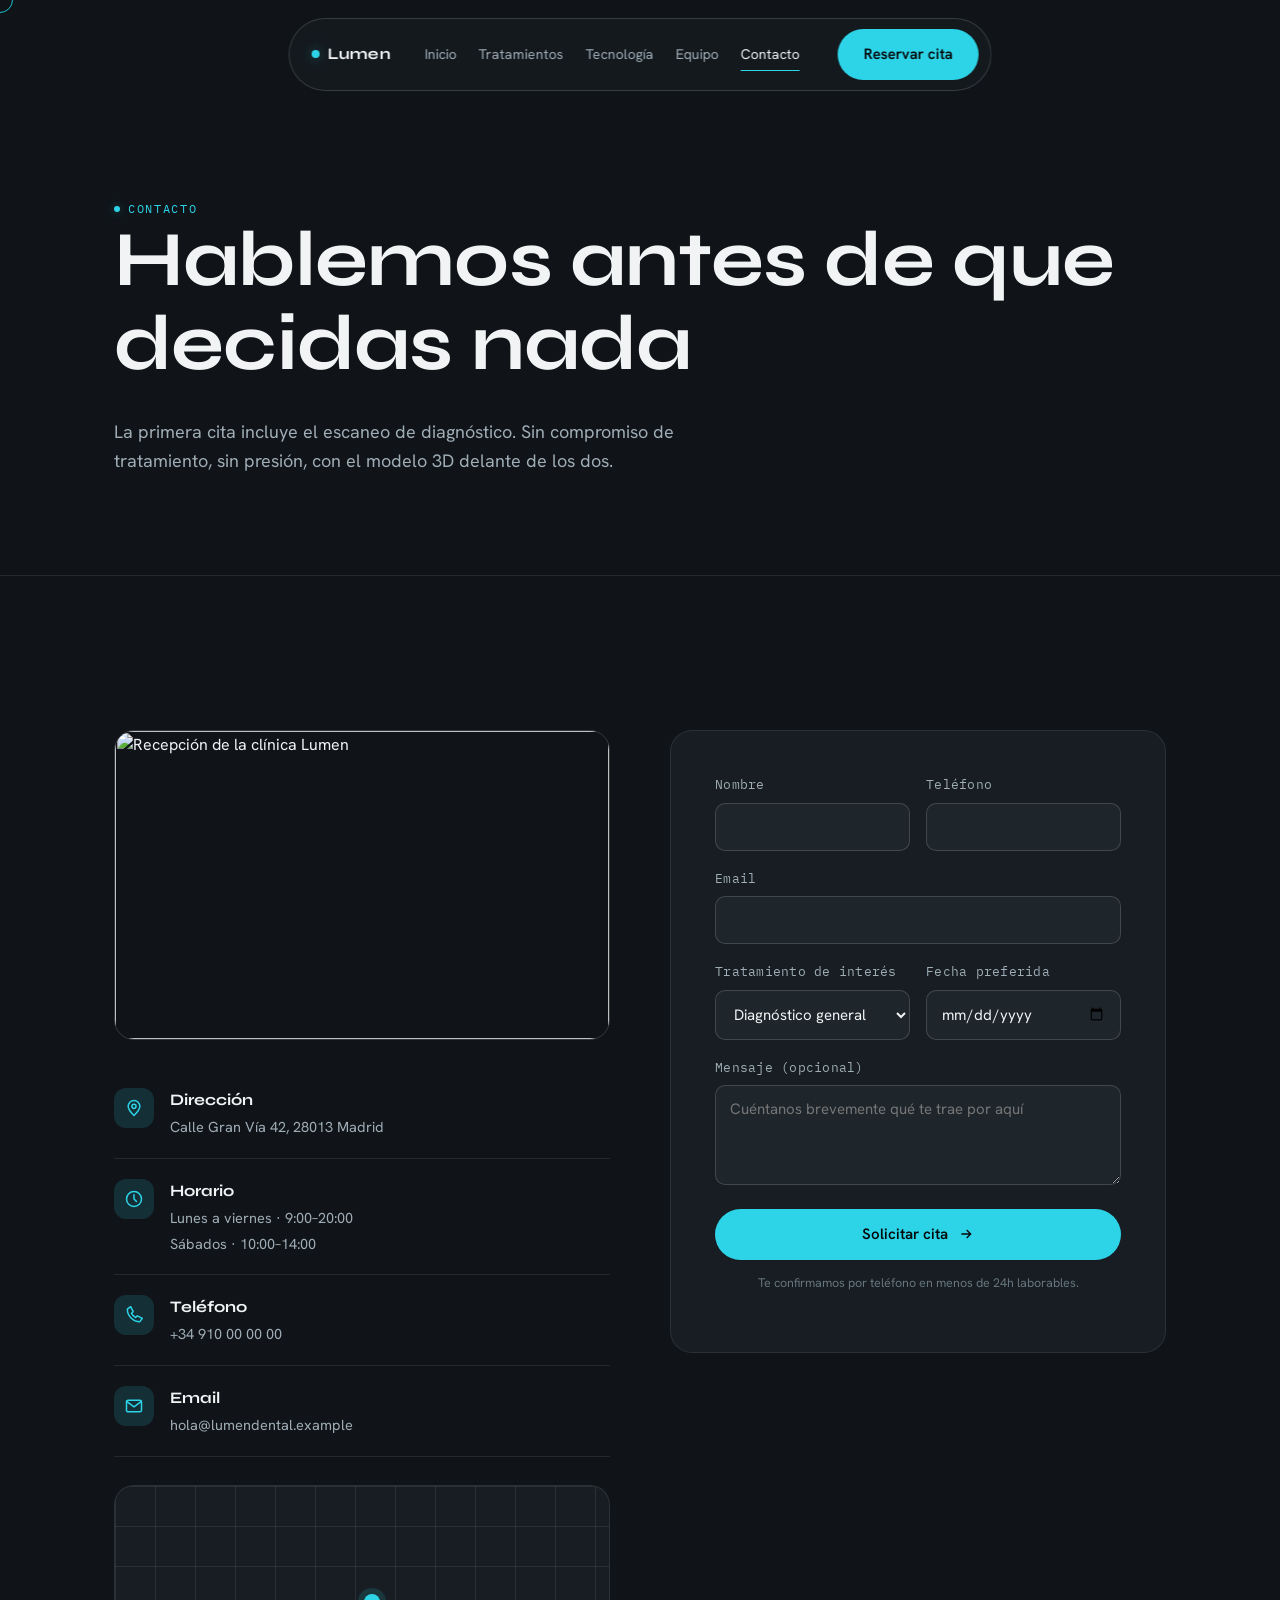
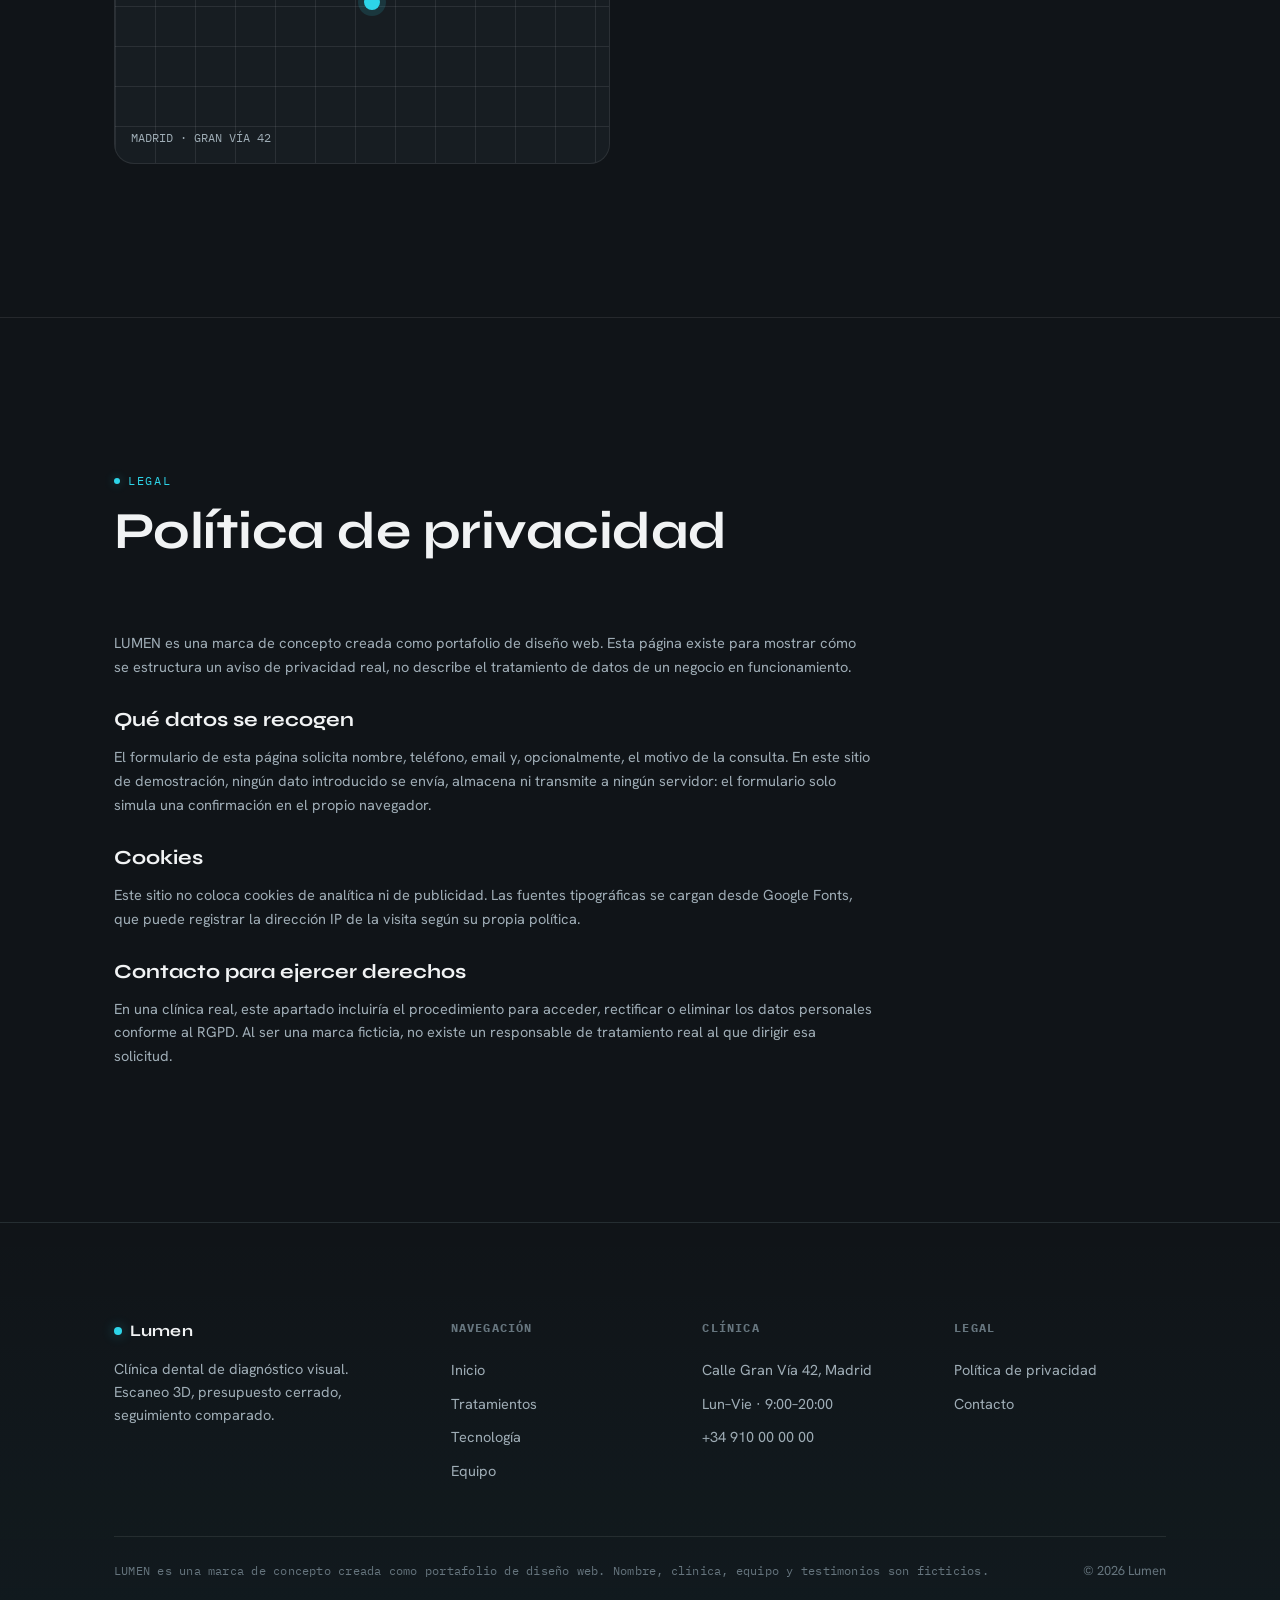
==== contacto.html @ a2fd38f0 "Lumen Clinica Dental: sitio multipagina animado Landing de portafolio para clinica dental ficticia. " ====
<html lang="es">
<head>
<meta charset="UTF-8">
<meta name="viewport" content="width=device-width, initial-scale=1.0">
<title>Contacto y reserva · Lumen Clínica Dental</title>
<meta name="description" content="Reserva tu cita de diagnóstico por escaneo 3D en Lumen. Dirección, horario, teléfono y formulario de contacto.">
<link rel="icon" href="data:image/svg+xml,<svg xmlns=%22http://www.w3.org/2000/svg%22 viewBox=%220 0 100 100%22><circle cx=%2250%22 cy=%2250%22 r=%2242%22 fill=%22%23101418%22/><circle cx=%2250%22 cy=%2250%22 r=%2222%22 fill=%22none%22 stroke=%22%232dd4e8%22 stroke-width=%228%22/></svg>">
<link rel="preconnect" href="https://fonts.googleapis.com">
<link rel="preconnect" href="https://fonts.gstatic.com" crossorigin>
<link href="https://fonts.googleapis.com/css2?family=Syne:wght@600;700;800&family=Hanken+Grotesk:wght@400;500;600;700&family=IBM+Plex+Mono:wght@400;500&display=swap" rel="stylesheet">
<link rel="stylesheet" href="assets/css/style.css">
<style>
  .contact-layout { display: grid; grid-template-columns: 1fr 1fr; gap: 60px; align-items: start; }
  @media (max-width: 900px) { .contact-layout { grid-template-columns: 1fr; } }

  .info-photo { border-radius: 20px; overflow: hidden; aspect-ratio: 16/10; margin-bottom: 28px; border: 1px solid var(--line-strong); }
  .info-photo img { width: 100%; height: 100%; object-fit: cover; }

  .info-block { display: flex; gap: 16px; padding: 20px 0; border-bottom: 1px solid var(--line); }
  .info-block .ic { width: 40px; height: 40px; border-radius: 12px; background: var(--accent-soft); display: flex; align-items: center; justify-content: center; flex-shrink: 0; }
  .info-block .ic svg { width: 20px; height: 20px; stroke: var(--accent); }
  .info-block h4 { font-family: var(--font-display); font-size: 16px; }
  .info-block p, .info-block a { margin-top: 4px; color: var(--text-dim); font-size: 14.5px; display: block; }
  .info-block a:hover { color: var(--accent); }

  .form-card { background: var(--surface); border: 1px solid var(--line); border-radius: 22px; padding: clamp(28px, 4vw, 44px); }
  .form-row { display: grid; grid-template-columns: 1fr 1fr; gap: 16px; }
  @media (max-width: 560px) { .form-row { grid-template-columns: 1fr; } }
  .field { margin-bottom: 18px; }
  .field label { display: block; font-size: 13px; color: var(--text-dim); margin-bottom: 8px; font-family: var(--font-mono); letter-spacing: 0.02em; }
  .field input, .field select, .field textarea {
    width: 100%; background: var(--surface-2); border: 1px solid var(--line-strong); border-radius: 10px;
    padding: 13px 14px; color: var(--text); font-family: var(--font-body); font-size: 15px;
    transition: border-color 0.25s;
  }
  .field input:focus, .field select:focus, .field textarea:focus { outline: none; border-color: var(--accent); }
  .field textarea { resize: vertical; min-height: 100px; }
  .form-submit { width: 100%; justify-content: center; margin-top: 6px; }
  .form-note { margin-top: 14px; font-size: 12.5px; color: var(--text-faint); text-align: center; }

  .form-success { display: none; text-align: center; padding: 40px 10px; }
  .form-success.show { display: block; }
  .form-success .check { width: 56px; height: 56px; border-radius: 50%; background: var(--accent-soft); display: flex; align-items: center; justify-content: center; margin: 0 auto 20px; }
  .form-success .check svg { width: 26px; height: 26px; stroke: var(--accent); }
  .form-success h3 { font-family: var(--font-display); font-size: 22px; }
  .form-success p { margin-top: 10px; color: var(--text-dim); font-size: 14.5px; }
  #bookingForm.hide { display: none; }

  .map-block { margin-top: 28px; border-radius: 20px; overflow: hidden; border: 1px solid var(--line); aspect-ratio: 16/9; position: relative; background: var(--surface); }
  .map-block .grid-bg { position: absolute; inset: 0; background-image: linear-gradient(var(--line) 1px, transparent 1px), linear-gradient(90deg, var(--line) 1px, transparent 1px); background-size: 40px 40px; }
  .map-block .pin { position: absolute; top: 45%; left: 52%; transform: translate(-50%,-100%); }
  .map-block .pin .dot { width: 16px; height: 16px; border-radius: 50%; background: var(--accent); box-shadow: 0 0 0 6px var(--accent-soft); }
  .map-block .addr { position: absolute; bottom: 16px; left: 16px; font-family: var(--font-mono); font-size: 12px; color: var(--text-dim); }

  .privacy-block { max-width: 760px; }
  .privacy-block h3 { font-family: var(--font-display); font-size: 20px; margin-top: 26px; }
  .privacy-block p { margin-top: 10px; color: var(--text-dim); font-size: 14.5px; line-height: 1.65; }
</style>
</head>
<body>
<a class="skip-link" href="#main">Saltar al contenido</a>

<nav class="nav" aria-label="Navegación principal">
  <a href="index.html" class="nav-logo"><span class="dot"></span>Lumen</a>
  <div class="nav-links">
    <a href="index.html">Inicio</a>
    <a href="tratamientos.html">Tratamientos</a>
    <a href="tecnologia.html">Tecnología</a>
    <a href="equipo.html">Equipo</a>
    <a href="contacto.html" class="active">Contacto</a>
  </div>
  <a href="#reserva" class="nav-cta btn btn-primary">Reservar cita</a>
  <button class="nav-burger" aria-label="Abrir menú" aria-expanded="false"><span></span></button>
</nav>

<div class="mobile-panel">
  <a href="index.html">Inicio</a>
  <a href="tratamientos.html">Tratamientos</a>
  <a href="tecnologia.html">Tecnología</a>
  <a href="equipo.html">Equipo</a>
  <a href="contacto.html">Contacto</a>
  <a href="#reserva" class="btn btn-primary">Reservar cita</a>
</div>

<main id="main">
  <section class="page-hero">
    <div class="wrap">
      <span class="eyebrow reveal in">Contacto</span>
      <h1 class="choreo">Hablemos antes de que decidas nada</h1>
      <p class="reveal in">La primera cita incluye el escaneo de diagnóstico. Sin compromiso de tratamiento, sin presión, con el modelo 3D delante de los dos.</p>
    </div>
  </section>

  <section class="section-pad" id="reserva">
    <div class="wrap">
      <div class="contact-layout">

        <div class="reveal">
          <div class="info-photo">
            <img src="https://s.3daistudio.com/media/thumbnails/Wide_interior_photograph_of_a_modern_min_GPT_Image_2_289e29ed5e80.jpeg" alt="Recepción de la clínica Lumen" loading="lazy">
          </div>

          <div class="info-block">
            <div class="ic"><svg viewBox="0 0 24 24" fill="none" stroke-width="1.8"><path d="M12 21s-7-6.5-7-11a7 7 0 0 1 14 0c0 4.5-7 11-7 11Z" stroke-linejoin="round"/><circle cx="12" cy="10" r="2.5"/></svg></div>
            <div><h4>Dirección</h4><p>Calle Gran Vía 42, 28013 Madrid</p></div>
          </div>
          <div class="info-block">
            <div class="ic"><svg viewBox="0 0 24 24" fill="none" stroke-width="1.8"><circle cx="12" cy="12" r="9"/><path d="M12 7v5l3 3" stroke-linecap="round"/></svg></div>
            <div><h4>Horario</h4><p>Lunes a viernes · 9:00–20:00</p><p>Sábados · 10:00–14:00</p></div>
          </div>
          <div class="info-block">
            <div class="ic"><svg viewBox="0 0 24 24" fill="none" stroke-width="1.8"><path d="M4 5c0 8 7 15 15 15l3-4-6-3-2 2c-2-1-4-3-5-5l2-2-3-6-4 3Z" stroke-linejoin="round"/></svg></div>
            <div><h4>Teléfono</h4><a href="tel:+34910000000">+34 910 00 00 00</a></div>
          </div>
          <div class="info-block">
            <div class="ic"><svg viewBox="0 0 24 24" fill="none" stroke-width="1.8"><rect x="3" y="5" width="18" height="14" rx="2"/><path d="m4 7 8 6 8-6" stroke-linecap="round" stroke-linejoin="round"/></svg></div>
            <div><h4>Email</h4><a href="mailto:hola@lumendental.example">hola@lumendental.example</a></div>
          </div>

          <div class="map-block">
            <div class="grid-bg"></div>
            <div class="pin"><div class="dot"></div></div>
            <span class="addr mono">MADRID · GRAN VÍA 42</span>
          </div>
        </div>

        <div class="reveal">
          <div class="form-card">
            <form id="bookingForm" novalidate>
              <div class="form-row">
                <div class="field"><label for="fname">Nombre</label><input type="text" id="fname" name="fname" required autocomplete="given-name"></div>
                <div class="field"><label for="fphone">Teléfono</label><input type="tel" id="fphone" name="fphone" required autocomplete="tel"></div>
              </div>
              <div class="field"><label for="femail">Email</label><input type="email" id="femail" name="femail" required autocomplete="email"></div>
              <div class="form-row">
                <div class="field">
                  <label for="ftreat">Tratamiento de interés</label>
                  <select id="ftreat" name="ftreat">
                    <option>Diagnóstico general</option>
                    <option>Ortodoncia invisible</option>
                    <option>Implantes dentales</option>
                    <option>Estética dental</option>
                    <option>Endodoncia</option>
                    <option>Odontopediatría</option>
                  </select>
                </div>
                <div class="field"><label for="fdate">Fecha preferida</label><input type="date" id="fdate" name="fdate"></div>
              </div>
              <div class="field"><label for="fmsg">Mensaje (opcional)</label><textarea id="fmsg" name="fmsg" placeholder="Cuéntanos brevemente qué te trae por aquí"></textarea></div>
              <button type="submit" class="btn btn-primary form-submit">Solicitar cita<svg viewBox="0 0 24 24" fill="none" stroke="currentColor" stroke-width="2"><path d="M5 12h14M13 6l6 6-6 6"/></svg></button>
              <p class="form-note">Te confirmamos por teléfono en menos de 24h laborables.</p>
            </form>
            <div class="form-success" id="formSuccess">
              <div class="check"><svg viewBox="0 0 24 24" fill="none" stroke="currentColor" stroke-width="2"><path d="m5 13 4 4L19 7" stroke-linecap="round" stroke-linejoin="round"/></svg></div>
              <h3>Solicitud recibida</h3>
              <p>Este formulario es una demostración de portafolio: en un sitio en producción, aquí llegaría tu solicitud real al equipo de recepción.</p>
            </div>
          </div>
        </div>

      </div>
    </div>
  </section>

  <hr class="divider">

  <section class="section-pad" id="privacidad">
    <div class="wrap">
      <div class="section-head reveal">
        <span class="eyebrow">Legal</span>
        <h2>Política de privacidad</h2>
      </div>
      <div class="privacy-block reveal">
        <p>LUMEN es una marca de concepto creada como portafolio de diseño web. Esta página existe para mostrar cómo se estructura un aviso de privacidad real, no describe el tratamiento de datos de un negocio en funcionamiento.</p>
        <h3>Qué datos se recogen</h3>
        <p>El formulario de esta página solicita nombre, teléfono, email y, opcionalmente, el motivo de la consulta. En este sitio de demostración, ningún dato introducido se envía, almacena ni transmite a ningún servidor: el formulario solo simula una confirmación en el propio navegador.</p>
        <h3>Cookies</h3>
        <p>Este sitio no coloca cookies de analítica ni de publicidad. Las fuentes tipográficas se cargan desde Google Fonts, que puede registrar la dirección IP de la visita según su propia política.</p>
        <h3>Contacto para ejercer derechos</h3>
        <p>En una clínica real, este apartado incluiría el procedimiento para acceder, rectificar o eliminar los datos personales conforme al RGPD. Al ser una marca ficticia, no existe un responsable de tratamiento real al que dirigir esa solicitud.</p>
      </div>
    </div>
  </section>
</main>

<footer>
  <div class="wrap">
    <div class="footer-grid">
      <div class="footer-brand">
        <a href="index.html" class="nav-logo"><span class="dot"></span>Lumen</a>
        <p>Clínica dental de diagnóstico visual. Escaneo 3D, presupuesto cerrado, seguimiento comparado.</p>
      </div>
      <div class="footer-col">
        <h4>Navegación</h4>
        <a href="index.html">Inicio</a>
        <a href="tratamientos.html">Tratamientos</a>
        <a href="tecnologia.html">Tecnología</a>
        <a href="equipo.html">Equipo</a>
      </div>
      <div class="footer-col">
        <h4>Clínica</h4>
        <span>Calle Gran Vía 42, Madrid</span>
        <span>Lun–Vie · 9:00–20:00</span>
        <a href="tel:+34910000000">+34 910 00 00 00</a>
      </div>
      <div class="footer-col">
        <h4>Legal</h4>
        <a href="contacto.html#privacidad">Política de privacidad</a>
        <a href="contacto.html">Contacto</a>
      </div>
    </div>
    <div class="footer-bottom">
      <span class="footer-fictional">LUMEN es una marca de concepto creada como portafolio de diseño web. Nombre, clínica, equipo y testimonios son ficticios.</span>
      <span>© 2026 Lumen</span>
    </div>
  </div>
</footer>

<script src="assets/js/main.js"></script>
<script>
  var form = document.getElementById("bookingForm");
  var success = document.getElementById("formSuccess");
  form.addEventListener("submit", function (e) {
    e.preventDefault();
    if (!form.checkValidity()) { form.reportValidity(); return; }
    form.classList.add("hide");
    success.classList.add("show");
  });
</script>
</body>
</html>
---- assets/css/style.css ----
/* ============================================================
   LUMEN — Clínica Dental. Sistema de diseño compartido.
   Marca ficticia (portafolio). Anclaje: Salud/Retador remixado
   (acento cian "pantalla de escáner" + violeta innovación).
   ============================================================ */

:root {
  --bg: #101418;
  --surface: #171d22;
  --surface-2: #1e262c;
  --line: rgba(241, 243, 244, 0.09);
  --line-strong: rgba(241, 243, 244, 0.16);
  --text: #f1f3f4;
  --text-dim: #9fadb6;
  --text-faint: #66757e;
  --accent: #2dd4e8;
  --accent-soft: rgba(45, 212, 232, 0.14);
  --accent-2: #a78bfa;
  --accent-2-soft: rgba(167, 139, 250, 0.14);

  --font-display: "Syne", "Hanken Grotesk", sans-serif;
  --font-body: "Hanken Grotesk", "Segoe UI", sans-serif;
  --font-mono: "IBM Plex Mono", monospace;

  --ease-out: cubic-bezier(0.16, 1, 0.3, 1);
  --ease-in-out: cubic-bezier(0.65, 0, 0.35, 1);

  --tshadow: 0 1px 2px rgba(5, 5, 10, 0.9), 0 3px 14px rgba(5, 5, 10, 0.6);
  --container: 1180px;
  --pad: clamp(20px, 5vw, 64px);
}

* { box-sizing: border-box; }
html, body { overflow-x: clip; }
html { overflow-x: hidden; }

body {
  margin: 0;
  background: var(--bg);
  color: var(--text);
  font-family: var(--font-body);
  font-size: 16px;
  line-height: 1.5;
  -webkit-font-smoothing: antialiased;
}

body.paused *,
body.paused *::before,
body.paused *::after {
  animation-play-state: paused !important;
}

img { max-width: 100%; display: block; }
a { color: inherit; text-decoration: none; }
ul { margin: 0; padding: 0; list-style: none; }
h1, h2, h3, h4, p { margin: 0; }
button { font: inherit; color: inherit; background: none; border: none; cursor: pointer; }

.font-display { font-family: var(--font-display); }

::selection { background: var(--accent); color: #06090b; }

/* ---------- layout helpers ---------- */
.wrap {
  max-width: var(--container);
  margin: 0 auto;
  padding-left: var(--pad);
  padding-right: var(--pad);
}

.eyebrow {
  display: inline-flex;
  align-items: center;
  gap: 8px;
  font-family: var(--font-mono);
  font-size: 12px;
  letter-spacing: 0.14em;
  text-transform: uppercase;
  color: var(--accent);
}
.eyebrow::before {
  content: "";
  width: 6px;
  height: 6px;
  border-radius: 50%;
  background: var(--accent);
  box-shadow: 0 0 10px 2px var(--accent-soft);
}

.btn {
  display: inline-flex;
  align-items: center;
  gap: 10px;
  padding: 14px 26px;
  border-radius: 999px;
  font-family: var(--font-body);
  font-weight: 600;
  font-size: 15px;
  transition: transform 0.5s var(--ease-out), background 0.3s, border-color 0.3s, color 0.3s;
  white-space: nowrap;
}
.btn-primary {
  background: var(--accent);
  color: #06090b;
}
.btn-primary:hover { transform: translateY(-2px); }
.btn-ghost {
  border: 1px solid var(--line-strong);
  color: var(--text);
}
.btn-ghost:hover { border-color: var(--accent); color: var(--accent); transform: translateY(-2px); }
.btn svg { width: 16px; height: 16px; }

/* ---------- nav ---------- */
.nav {
  position: fixed;
  top: 18px;
  left: 50%;
  transform: translate(-50%, -140%);
  z-index: 200;
  display: flex;
  align-items: center;
  gap: clamp(14px, 3vw, 34px);
  padding: 10px 12px 10px 22px;
  border-radius: 999px;
  background: rgba(23, 29, 34, 0.72);
  border: 1px solid var(--line-strong);
  backdrop-filter: blur(16px);
  transition: transform 0.6s var(--ease-out);
  max-width: calc(100vw - 24px);
}
.nav.is-visible { transform: translate(-50%, 0); }
.nav.is-hidden { transform: translate(-50%, -140%); }

.nav-logo {
  font-family: var(--font-display);
  font-weight: 700;
  font-size: 16px;
  letter-spacing: 0.01em;
  display: flex;
  align-items: center;
  gap: 8px;
}
.nav-logo .dot {
  width: 8px;
  height: 8px;
  border-radius: 50%;
  background: var(--accent);
  box-shadow: 0 0 12px 3px var(--accent-soft);
}

.nav-links {
  display: flex;
  gap: 22px;
}
.nav-links a {
  font-size: 14px;
  color: var(--text-dim);
  position: relative;
  padding: 4px 0;
  transition: color 0.3s;
}
.nav-links a:hover, .nav-links a.active { color: var(--text); }
.nav-links a.active::after {
  content: "";
  position: absolute;
  left: 0; right: 0; bottom: -2px;
  height: 1px;
  background: var(--accent);
}

.nav-cta { margin-left: 4px; }
.nav-cta .btn { padding: 10px 20px; font-size: 13.5px; }

.nav-burger {
  display: none;
  width: 38px;
  height: 38px;
  border-radius: 50%;
  border: 1px solid var(--line-strong);
  align-items: center;
  justify-content: center;
  flex-shrink: 0;
}
.nav-burger span {
  display: block;
  width: 16px;
  height: 1px;
  background: var(--text);
  position: relative;
  transition: background 0.2s;
}
.nav-burger span::before, .nav-burger span::after {
  content: "";
  position: absolute;
  left: 0;
  width: 16px;
  height: 1px;
  background: var(--text);
  transition: transform 0.35s var(--ease-in-out), top 0.35s var(--ease-in-out), opacity 0.2s;
}
.nav-burger span::before { top: -5px; }
.nav-burger span::after { top: 5px; }
.nav-burger.is-open span { background: transparent; }
.nav-burger.is-open span::before { top: 0; transform: rotate(45deg); }
.nav-burger.is-open span::after { top: 0; transform: rotate(-45deg); }

.mobile-panel {
  position: fixed;
  inset: 0;
  z-index: 190;
  background: rgba(16, 20, 24, 0.98);
  backdrop-filter: blur(10px);
  display: flex;
  flex-direction: column;
  justify-content: center;
  gap: 28px;
  padding: var(--pad);
  opacity: 0;
  pointer-events: none;
  transition: opacity 0.4s var(--ease-out);
}
.mobile-panel.is-open { opacity: 1; pointer-events: auto; }
.mobile-panel a {
  font-family: var(--font-display);
  font-size: clamp(28px, 8vw, 40px);
  color: var(--text);
  opacity: 0;
  transform: translateY(16px);
  transition: opacity 0.5s var(--ease-out), transform 0.5s var(--ease-out);
}
.mobile-panel.is-open a { opacity: 1; transform: translateY(0); }
.mobile-panel .btn { margin-top: 12px; align-self: flex-start; }

@media (max-width: 780px) {
  .nav-links, .nav-cta { display: none; }
  .nav-burger { display: inline-flex; }
  .nav { padding: 10px 10px 10px 18px; gap: 14px; }
}

/* ---------- section rhythm ---------- */
section { position: relative; }
.section-pad { padding: clamp(88px, 12vw, 160px) 0; }
.section-head {
  max-width: 640px;
  margin-bottom: clamp(40px, 6vw, 72px);
}
.section-head h2 {
  font-family: var(--font-display);
  font-size: clamp(32px, 4.4vw, 52px);
  line-height: 1.06;
  font-weight: 700;
  margin-top: 14px;
  letter-spacing: -0.01em;
}
.section-head p {
  margin-top: 18px;
  color: var(--text-dim);
  font-size: 17px;
  line-height: 1.6;
  max-width: 52ch;
}
.divider {
  height: 1px;
  background: var(--line);
  border: none;
  margin: 0;
}

/* ---------- reveal system ---------- */
.reveal {
  opacity: 0;
  transform: translateY(28px);
  transition: opacity 0.9s var(--ease-out), transform 0.9s var(--ease-out);
}
.reveal.in { opacity: 1; transform: translateY(0); }
.reveal-stagger .r-item {
  opacity: 0;
  transform: translateY(24px);
  transition: opacity 0.7s var(--ease-out), transform 0.7s var(--ease-out);
}
.reveal-stagger.in .r-item { opacity: 1; transform: translateY(0); }

.reveal-scale { opacity: 0; transform: scale(0.94); transition: opacity 0.8s var(--ease-out), transform 0.8s var(--ease-out); }
.reveal-scale.in { opacity: 1; transform: scale(1); }

@media (prefers-reduced-motion: reduce) {
  .reveal, .reveal-stagger .r-item, .reveal-scale {
    transition: none !important;
  }
}

/* ---------- word choreography ---------- */
.choreo { overflow: hidden; padding-bottom: 0.12em; overflow-wrap: break-word; }
.choreo .word {
  display: inline-block;
  transform: translateY(115%) rotate(3deg);
  transition: transform 0.9s var(--ease-out);
  transition-delay: var(--wd, 0s);
}
.choreo.in .word { transform: translateY(0) rotate(0deg); }

/* ---------- footer ---------- */
footer {
  border-top: 1px solid var(--line);
  padding: clamp(56px, 8vw, 96px) 0 32px;
  background: linear-gradient(180deg, transparent, rgba(45, 212, 232, 0.03));
}
.footer-grid {
  display: grid;
  grid-template-columns: 1.4fr 1fr 1fr 1fr;
  gap: 40px;
  padding-bottom: 48px;
  border-bottom: 1px solid var(--line);
}
.footer-brand { max-width: 280px; }
.footer-brand .nav-logo { margin-bottom: 14px; }
.footer-brand p { color: var(--text-dim); font-size: 14.5px; line-height: 1.6; }
.footer-col h4 {
  font-family: var(--font-mono);
  font-size: 12px;
  letter-spacing: 0.1em;
  text-transform: uppercase;
  color: var(--text-faint);
  margin-bottom: 16px;
}
.footer-col a, .footer-col span {
  display: block;
  color: var(--text-dim);
  font-size: 14.5px;
  padding: 6px 0;
  transition: color 0.25s;
}
.footer-col a:hover { color: var(--accent); }
.footer-bottom {
  display: flex;
  justify-content: space-between;
  align-items: center;
  flex-wrap: wrap;
  gap: 12px;
  padding-top: 24px;
  font-size: 13px;
  color: var(--text-faint);
}
.footer-bottom a { color: var(--text-faint); }
.footer-bottom a:hover { color: var(--accent); }
.footer-fictional {
  font-family: var(--font-mono);
  font-size: 11.5px;
  color: var(--text-faint);
  letter-spacing: 0.02em;
}

@media (max-width: 860px) {
  .footer-grid { grid-template-columns: 1fr 1fr; }
  .footer-brand { grid-column: span 2; max-width: none; }
}

/* ---------- custom cursor (desktop only) ---------- */
.cursor {
  display: none;
  position: fixed;
  top: 0; left: 0;
  width: 26px; height: 26px;
  border-radius: 50%;
  border: 1px solid var(--accent);
  pointer-events: none;
  z-index: 999;
  transform: translate(-50%, -50%);
  transition: width 0.3s var(--ease-out), height 0.3s var(--ease-out), background 0.3s, border-color 0.3s;
  mix-blend-mode: difference;
}
.cursor.is-active { background: var(--accent); width: 50px; height: 50px; }
@media (hover: hover) and (pointer: fine) {
  .cursor { display: block; }
}

/* ---------- mobile tap ripple ---------- */
.ripple {
  position: fixed;
  width: 14px; height: 14px;
  border-radius: 50%;
  background: var(--accent-soft);
  border: 1px solid var(--accent);
  pointer-events: none;
  z-index: 998;
  transform: translate(-50%, -50%) scale(0);
  animation: rippleOut 0.6s var(--ease-out) forwards;
}
@keyframes rippleOut {
  to { transform: translate(-50%, -50%) scale(4); opacity: 0; }
}

/* ---------- generic cards ---------- */
.card {
  background: var(--surface);
  border: 1px solid var(--line);
  border-radius: 20px;
  padding: 32px;
  position: relative;
  overflow: hidden;
  transition: border-color 0.4s, transform 0.5s var(--ease-out);
}
.card:hover { border-color: var(--line-strong); transform: translateY(-4px); }
.card .card-glow {
  position: absolute;
  inset: -40% -40% auto auto;
  width: 220px; height: 220px;
  background: radial-gradient(circle, var(--accent-soft), transparent 70%);
  opacity: 0;
  transition: opacity 0.5s;
}
.card:hover .card-glow { opacity: 1; }

/* ---------- page hero (inner pages) ---------- */
.page-hero {
  padding: clamp(140px, 18vw, 200px) 0 clamp(60px, 8vw, 100px);
  border-bottom: 1px solid var(--line);
}
.page-hero h1 {
  font-family: var(--font-display);
  font-size: clamp(32px, 7.4vw, 78px);
  line-height: 1.08;
  font-weight: 700;
  letter-spacing: -0.01em;
}
.page-hero p {
  margin-top: 22px;
  max-width: 56ch;
  color: var(--text-dim);
  font-size: 18px;
  line-height: 1.6;
}

/* ---------- utility ---------- */
.mono { font-family: var(--font-mono); }
.accent { color: var(--accent); }
.text-dim { color: var(--text-dim); }
.stat-num { font-family: var(--font-display); font-weight: 700; font-variant-numeric: tabular-nums; }

.skip-link {
  position: absolute;
  left: -9999px;
  top: 0;
  background: var(--accent);
  color: #06090b;
  padding: 10px 16px;
  z-index: 1000;
  border-radius: 0 0 8px 0;
}
.skip-link:focus { left: 0; }

:focus-visible {
  outline: 2px solid var(--accent);
  outline-offset: 3px;
}
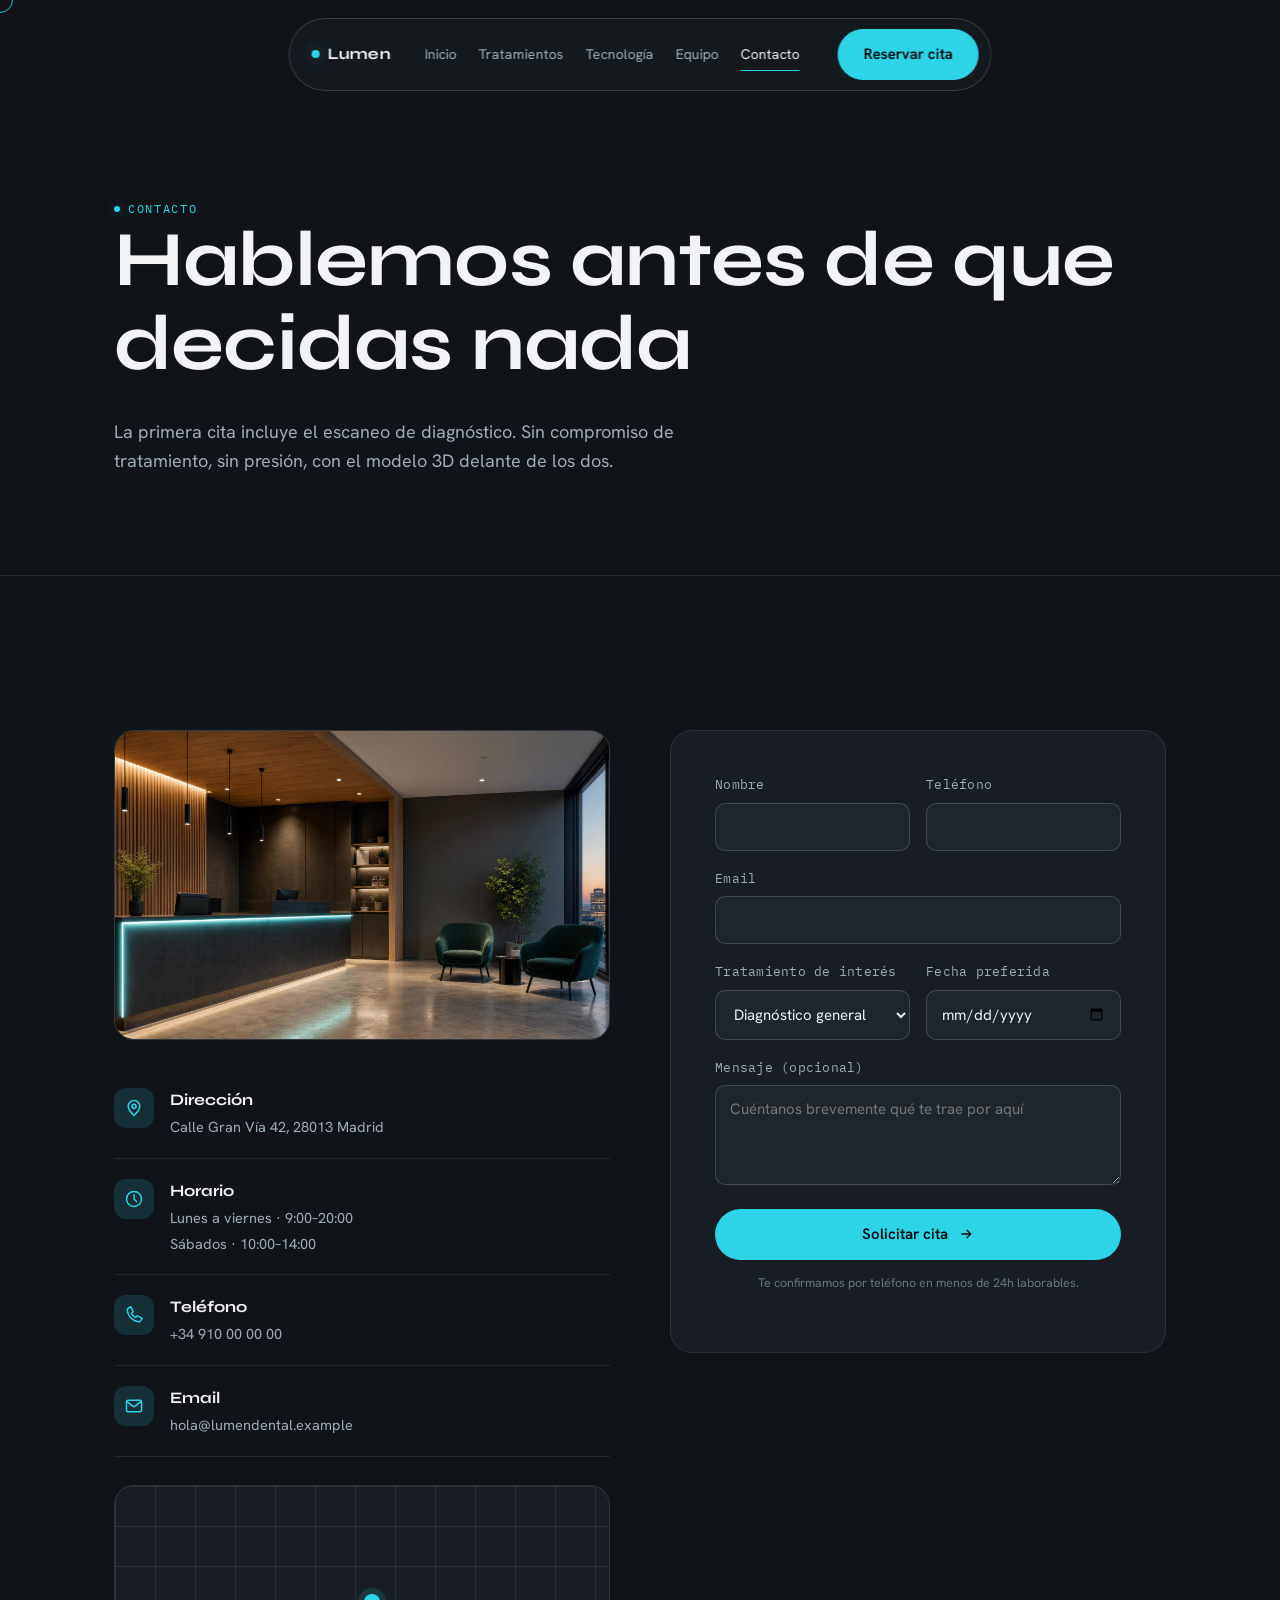
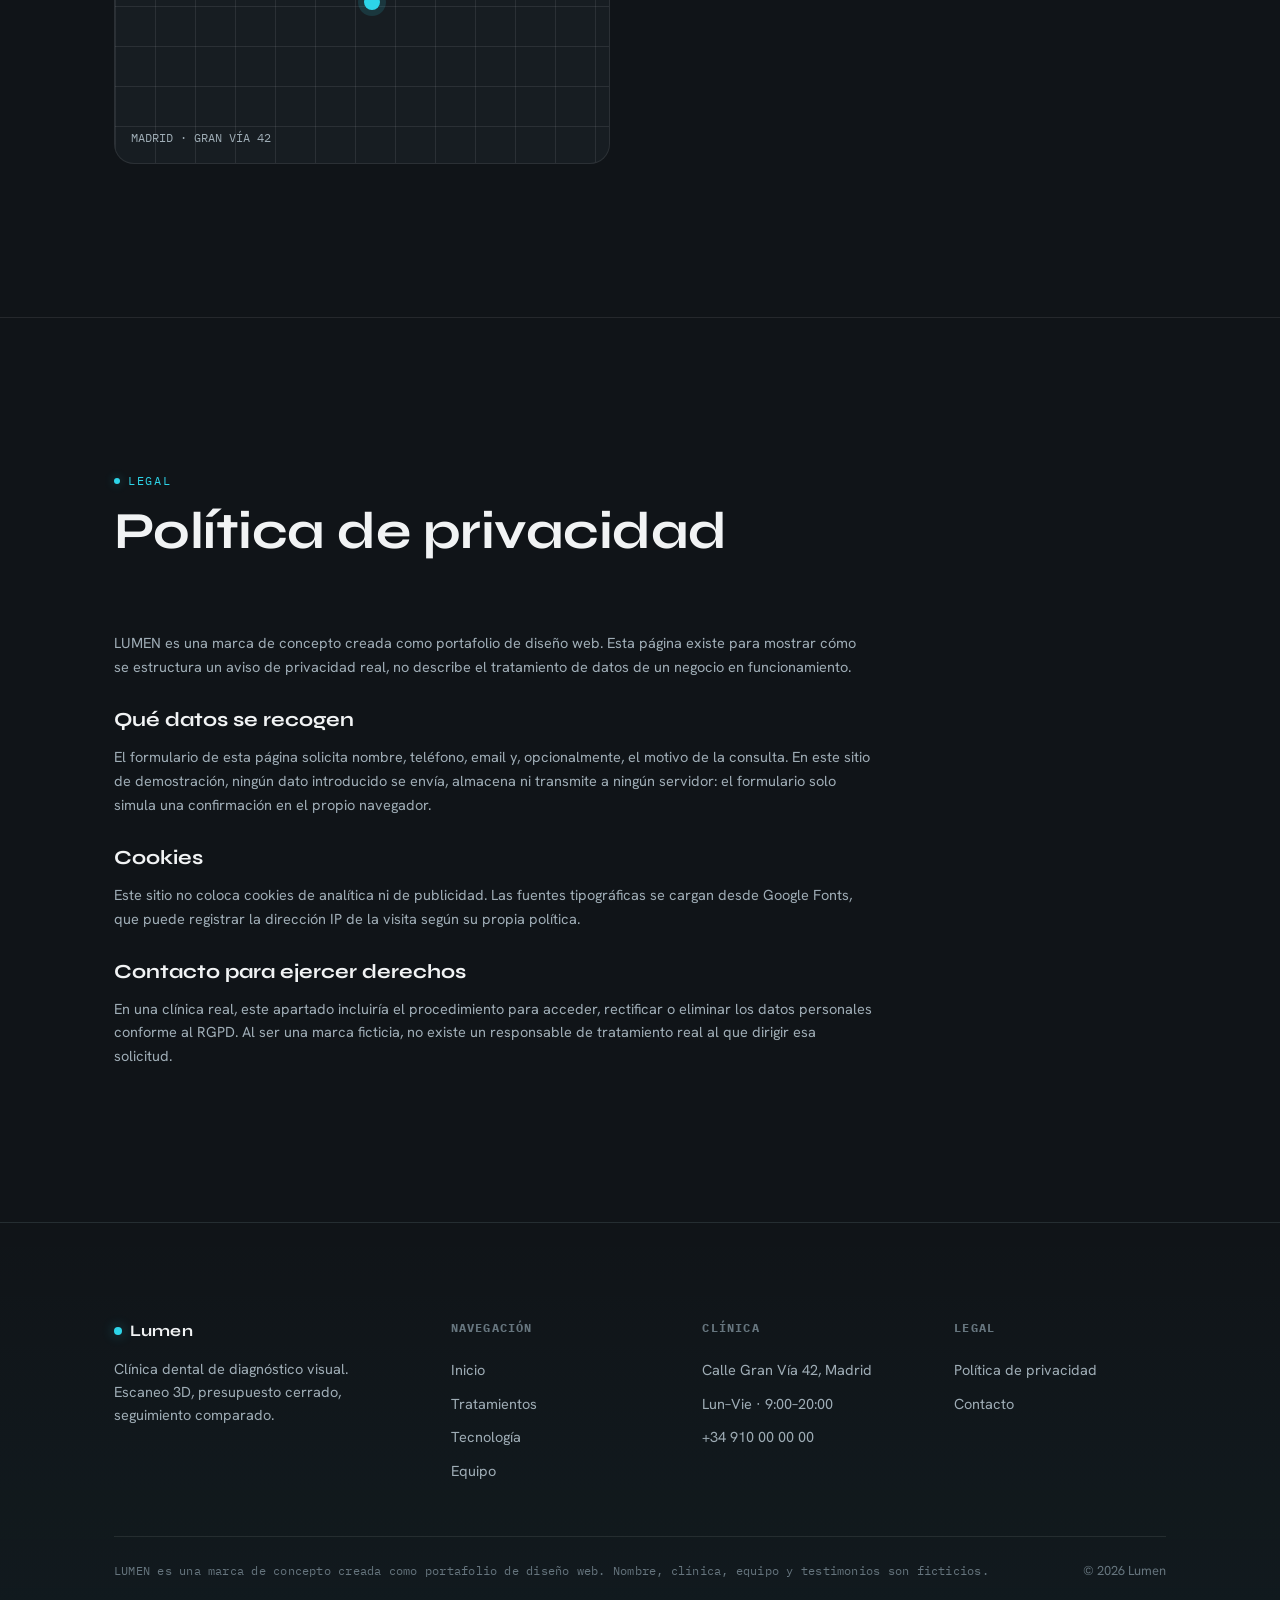
==== commit 415f1997: "Usar imagenes locales en vez del CDN externo Equipo, Tecnologia y Contacto ahora referencian assets/" ====
--- a/contacto.html
+++ b/contacto.html
@@ -97,7 +97,7 @@
 
         <div class="reveal">
           <div class="info-photo">
-            <img src="https://s.3daistudio.com/media/thumbnails/Wide_interior_photograph_of_a_modern_min_GPT_Image_2_289e29ed5e80.jpeg" alt="Recepción de la clínica Lumen" loading="lazy">
+            <img src="assets/img/reception.jpg" alt="Recepción de la clínica Lumen" loading="lazy">
           </div>
 
           <div class="info-block">
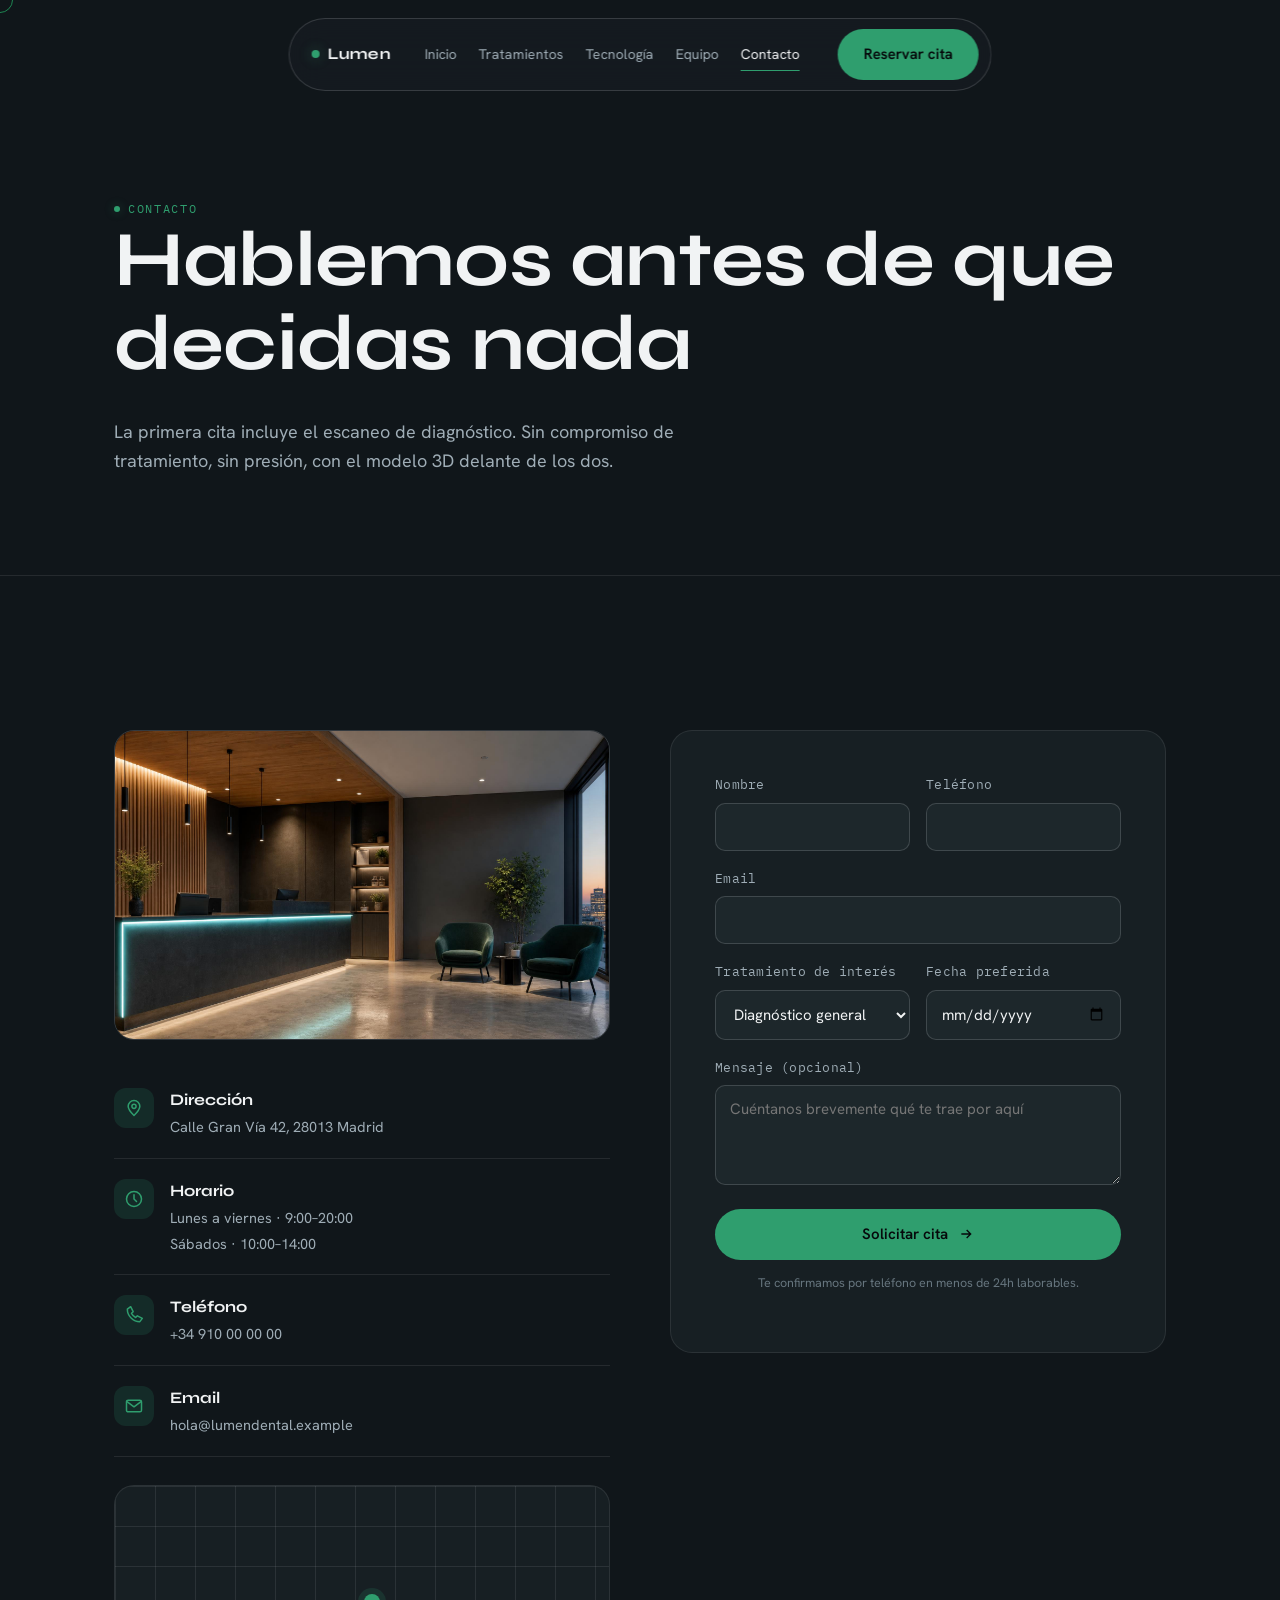
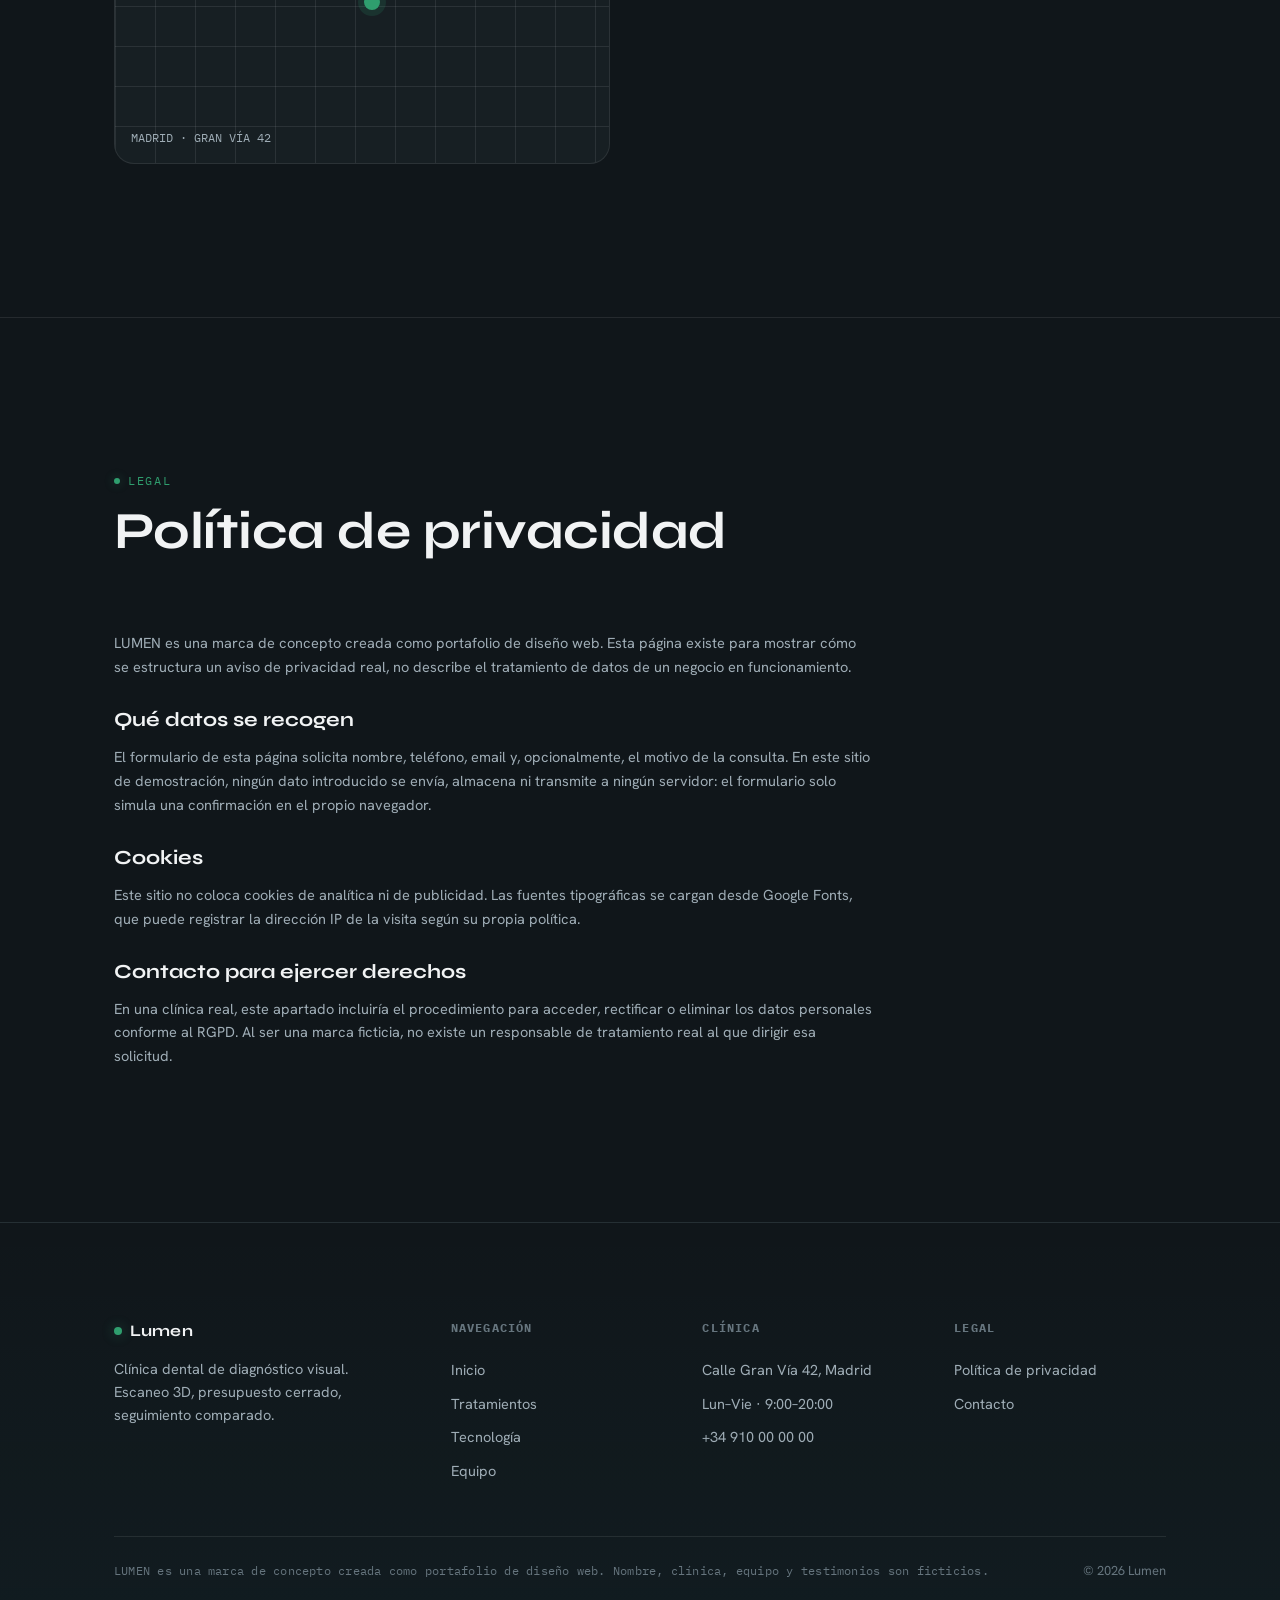
==== commit d3fe915d: "Corregir hero de Inicio: foto real, sin reloj, paleta del nicho El hero solo tenia el SVG generativo" ====
--- a/contacto.html
+++ b/contacto.html
@@ -4,7 +4,7 @@
 <meta name="viewport" content="width=device-width, initial-scale=1.0">
 <title>Contacto y reserva · Lumen Clínica Dental</title>
 <meta name="description" content="Reserva tu cita de diagnóstico por escaneo 3D en Lumen. Dirección, horario, teléfono y formulario de contacto.">
-<link rel="icon" href="data:image/svg+xml,<svg xmlns=%22http://www.w3.org/2000/svg%22 viewBox=%220 0 100 100%22><circle cx=%2250%22 cy=%2250%22 r=%2242%22 fill=%22%23101418%22/><circle cx=%2250%22 cy=%2250%22 r=%2222%22 fill=%22none%22 stroke=%22%232dd4e8%22 stroke-width=%228%22/></svg>">
+<link rel="icon" href="data:image/svg+xml,<svg xmlns=%22http://www.w3.org/2000/svg%22 viewBox=%220 0 100 100%22><circle cx=%2250%22 cy=%2250%22 r=%2242%22 fill=%22%2310161a%22/><circle cx=%2250%22 cy=%2250%22 r=%2222%22 fill=%22none%22 stroke=%22%232f9e6e%22 stroke-width=%228%22/></svg>">
 <link rel="preconnect" href="https://fonts.googleapis.com">
 <link rel="preconnect" href="https://fonts.gstatic.com" crossorigin>
 <link href="https://fonts.googleapis.com/css2?family=Syne:wght@600;700;800&family=Hanken+Grotesk:wght@400;500;600;700&family=IBM+Plex+Mono:wght@400;500&display=swap" rel="stylesheet">
--- a/assets/css/style.css
+++ b/assets/css/style.css
@@ -1,22 +1,23 @@
 /* ============================================================
    LUMEN — Clínica Dental. Sistema de diseño compartido.
    Marca ficticia (portafolio). Anclaje: Salud/Retador remixado
-   (acento cian "pantalla de escáner" + violeta innovación).
+   (verde salud + azul confianza, los colores propios del nicho
+   dental/médico, sobre fondo oscuro para el registro "moderno").
    ============================================================ */
 
 :root {
-  --bg: #101418;
-  --surface: #171d22;
-  --surface-2: #1e262c;
+  --bg: #10161a;
+  --surface: #171f23;
+  --surface-2: #1d272b;
   --line: rgba(241, 243, 244, 0.09);
   --line-strong: rgba(241, 243, 244, 0.16);
   --text: #f1f3f4;
   --text-dim: #9fadb6;
   --text-faint: #66757e;
-  --accent: #2dd4e8;
-  --accent-soft: rgba(45, 212, 232, 0.14);
-  --accent-2: #a78bfa;
-  --accent-2-soft: rgba(167, 139, 250, 0.14);
+  --accent: #2f9e6e;
+  --accent-soft: rgba(47, 158, 110, 0.16);
+  --accent-2: #3b82f6;
+  --accent-2-soft: rgba(59, 130, 246, 0.16);
 
   --font-display: "Syne", "Hanken Grotesk", sans-serif;
   --font-body: "Hanken Grotesk", "Segoe UI", sans-serif;
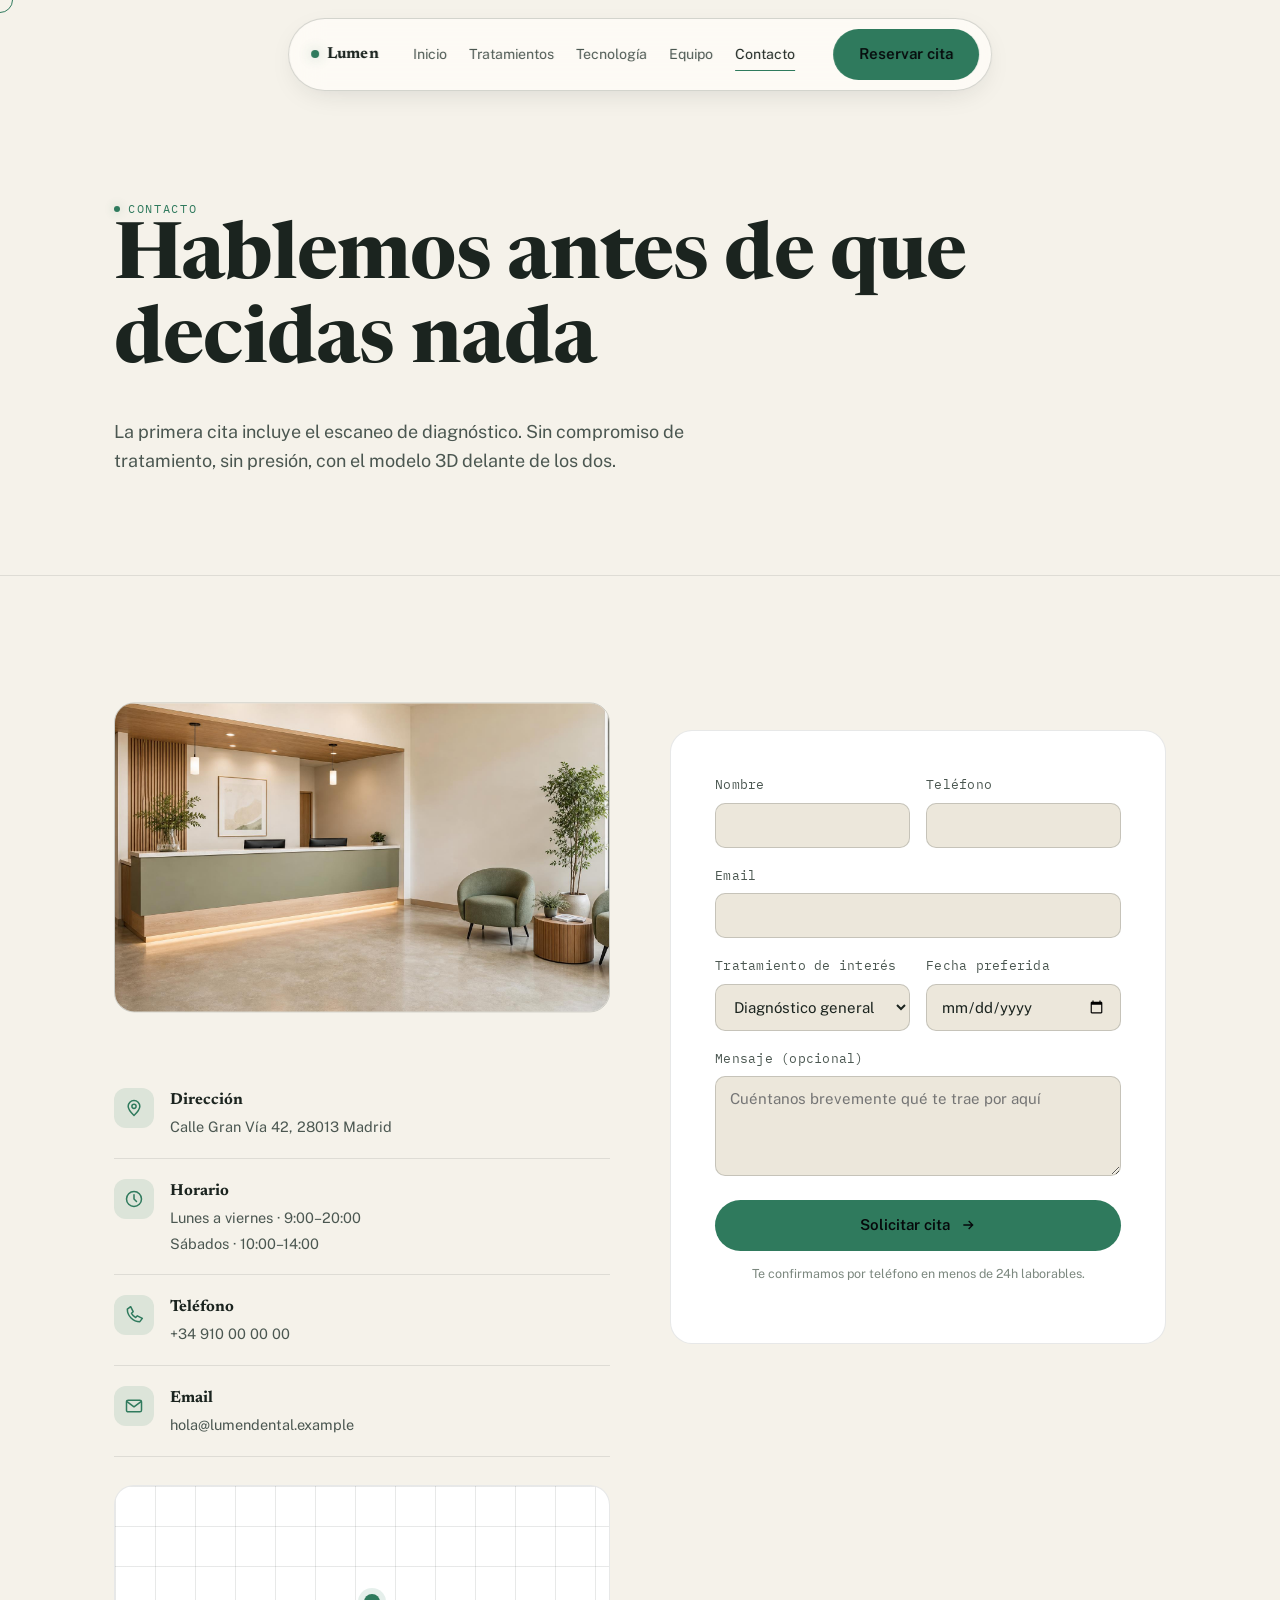
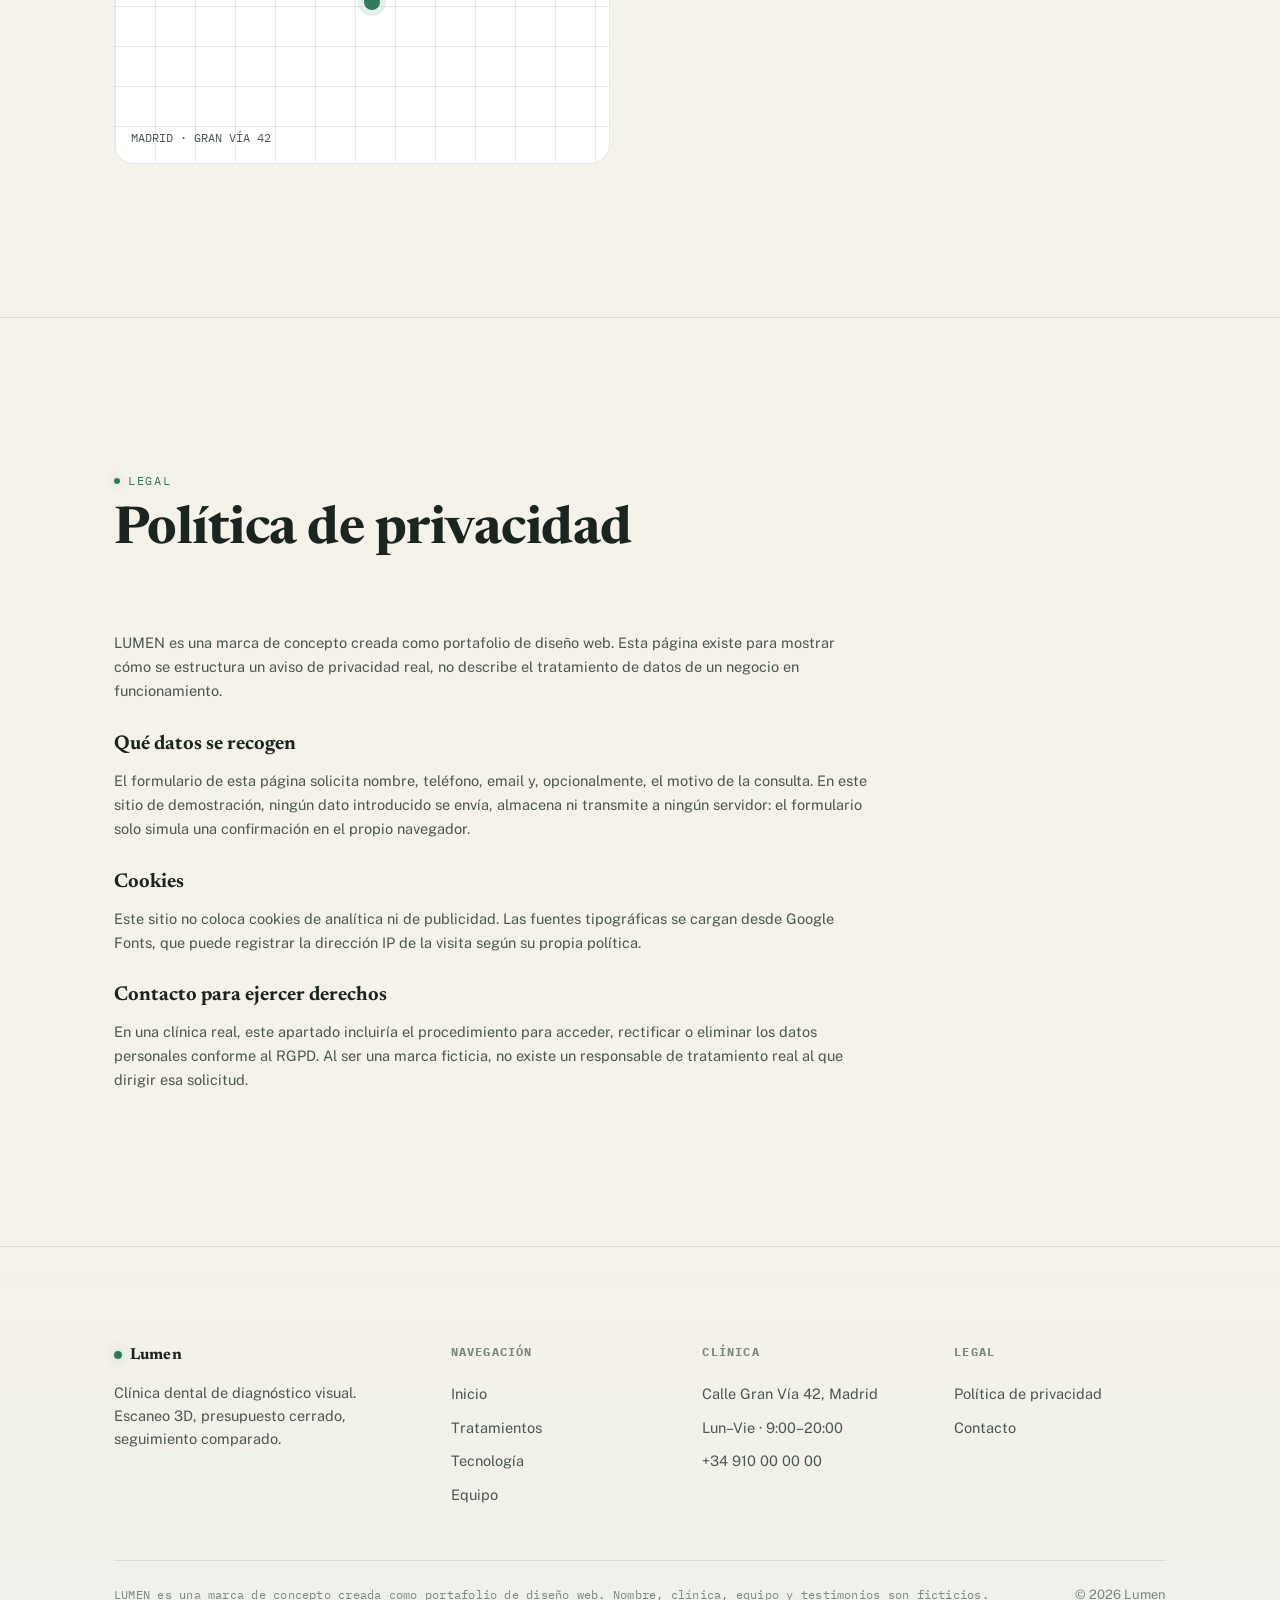
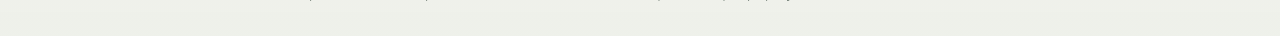
==== commit 8db509bb: "Rediseño completo de marca + parallax real + reveal reversible Cambio de anclaje según el propio ban" ====
--- a/contacto.html
+++ b/contacto.html
@@ -7,7 +7,7 @@
 <link rel="icon" href="data:image/svg+xml,<svg xmlns=%22http://www.w3.org/2000/svg%22 viewBox=%220 0 100 100%22><circle cx=%2250%22 cy=%2250%22 r=%2242%22 fill=%22%2310161a%22/><circle cx=%2250%22 cy=%2250%22 r=%2222%22 fill=%22none%22 stroke=%22%232f9e6e%22 stroke-width=%228%22/></svg>">
 <link rel="preconnect" href="https://fonts.googleapis.com">
 <link rel="preconnect" href="https://fonts.gstatic.com" crossorigin>
-<link href="https://fonts.googleapis.com/css2?family=Syne:wght@600;700;800&family=Hanken+Grotesk:wght@400;500;600;700&family=IBM+Plex+Mono:wght@400;500&display=swap" rel="stylesheet">
+<link href="https://fonts.googleapis.com/css2?family=Newsreader:ital,wght@0,400;0,500;0,600;0,700;1,500&family=Public+Sans:wght@400;500;600;700&family=IBM+Plex+Mono:wght@400;500&display=swap" rel="stylesheet">
 <link rel="stylesheet" href="assets/css/style.css">
 <style>
   .contact-layout { display: grid; grid-template-columns: 1fr 1fr; gap: 60px; align-items: start; }
@@ -96,7 +96,7 @@
       <div class="contact-layout">
 
         <div class="reveal">
-          <div class="info-photo">
+          <div class="info-photo photo-zoom" data-parallax="0.07">
             <img src="assets/img/reception.jpg" alt="Recepción de la clínica Lumen" loading="lazy">
           </div>
 
--- a/assets/css/style.css
+++ b/assets/css/style.css
@@ -1,26 +1,28 @@
 /* ============================================================
    LUMEN — Clínica Dental. Sistema de diseño compartido.
-   Marca ficticia (portafolio). Anclaje: Salud/Retador remixado
-   (verde salud + azul confianza, los colores propios del nicho
-   dental/médico, sobre fondo oscuro para el registro "moderno").
+   Marca ficticia (portafolio). Anclaje: Salud/Clínicas médicas,
+   "Autoridad establecida" (banco de composiciones), remixado:
+   fondo cálido en vez de sage puro (eje temperatura), azul
+   clínico profundizado (eje matiz), Newsreader en vez de
+   Spectral (eje corte tipográfico, mismo rol editorial-serif).
    ============================================================ */
 
 :root {
-  --bg: #10161a;
-  --surface: #171f23;
-  --surface-2: #1d272b;
-  --line: rgba(241, 243, 244, 0.09);
-  --line-strong: rgba(241, 243, 244, 0.16);
-  --text: #f1f3f4;
-  --text-dim: #9fadb6;
-  --text-faint: #66757e;
-  --accent: #2f9e6e;
-  --accent-soft: rgba(47, 158, 110, 0.16);
-  --accent-2: #3b82f6;
-  --accent-2-soft: rgba(59, 130, 246, 0.16);
-
-  --font-display: "Syne", "Hanken Grotesk", sans-serif;
-  --font-body: "Hanken Grotesk", "Segoe UI", sans-serif;
+  --bg: #f5f2ea;
+  --surface: #ffffff;
+  --surface-2: #ece7db;
+  --line: rgba(27, 36, 31, 0.10);
+  --line-strong: rgba(27, 36, 31, 0.18);
+  --text: #1b241f;
+  --text-dim: #4b5751;
+  --text-faint: #7c887f;
+  --accent: #2f7a5d;
+  --accent-soft: rgba(47, 122, 93, 0.12);
+  --accent-2: #3d6ea8;
+  --accent-2-soft: rgba(61, 110, 168, 0.12);
+
+  --font-display: "Newsreader", "Spectral", serif;
+  --font-body: "Public Sans", "Segoe UI", sans-serif;
   --font-mono: "IBM Plex Mono", monospace;
 
   --ease-out: cubic-bezier(0.16, 1, 0.3, 1);
@@ -124,9 +126,10 @@
   gap: clamp(14px, 3vw, 34px);
   padding: 10px 12px 10px 22px;
   border-radius: 999px;
-  background: rgba(23, 29, 34, 0.72);
+  background: rgba(255, 253, 248, 0.78);
   border: 1px solid var(--line-strong);
   backdrop-filter: blur(16px);
+  box-shadow: 0 8px 30px -12px rgba(27, 36, 31, 0.18);
   transition: transform 0.6s var(--ease-out);
   max-width: calc(100vw - 24px);
 }
@@ -210,7 +213,7 @@
   position: fixed;
   inset: 0;
   z-index: 190;
-  background: rgba(16, 20, 24, 0.98);
+  background: rgba(245, 242, 234, 0.98);
   backdrop-filter: blur(10px);
   display: flex;
   flex-direction: column;
@@ -268,25 +271,41 @@
   margin: 0;
 }
 
-/* ---------- reveal system ---------- */
+/* ---------- reveal system ----------
+   --py es el desplazamiento de parallax que escribe main.js en vivo
+   durante todo el scroll; en un elemento sin data-parallax vale 0px
+   y no cambia nada, así que las dos animaciones nunca chocan. */
 .reveal {
   opacity: 0;
-  transform: translateY(28px);
+  transform: translateY(calc(28px + var(--py, 0px)));
   transition: opacity 0.9s var(--ease-out), transform 0.9s var(--ease-out);
 }
-.reveal.in { opacity: 1; transform: translateY(0); }
+.reveal.in { opacity: 1; transform: translateY(var(--py, 0px)); }
 .reveal-stagger .r-item {
   opacity: 0;
-  transform: translateY(24px);
+  transform: translateY(calc(24px + var(--py, 0px)));
   transition: opacity 0.7s var(--ease-out), transform 0.7s var(--ease-out);
 }
-.reveal-stagger.in .r-item { opacity: 1; transform: translateY(0); }
-
-.reveal-scale { opacity: 0; transform: scale(0.94); transition: opacity 0.8s var(--ease-out), transform 0.8s var(--ease-out); }
-.reveal-scale.in { opacity: 1; transform: scale(1); }
+.reveal-stagger.in .r-item { opacity: 1; transform: translateY(var(--py, 0px)); }
+
+.reveal-scale { opacity: 0; transform: translateY(var(--py, 0px)) scale(0.94); transition: opacity 0.8s var(--ease-out), transform 0.8s var(--ease-out); }
+.reveal-scale.in { opacity: 1; transform: translateY(var(--py, 0px)) scale(1); }
+
+/* elemento con parallax que no lleva ninguna clase de reveal propia */
+[data-parallax]:not(.reveal):not(.reveal-scale):not(.r-item) { transform: translateY(var(--py, 0px)); }
+
+/* la foto respira: entra con un ligero zoom-out, tanto si .photo-zoom
+   es el propio elemento revelado como si es un hijo suyo */
+.photo-zoom { overflow: hidden; }
+.photo-zoom img { transform: scale(1.12); transition: transform 1.1s var(--ease-out); }
+.reveal.in .photo-zoom img,
+.reveal.in.photo-zoom img,
+.reveal-scale.in .photo-zoom img,
+.reveal-scale.in.photo-zoom img,
+.reveal-stagger.in .photo-zoom img { transform: scale(1); }
 
 @media (prefers-reduced-motion: reduce) {
-  .reveal, .reveal-stagger .r-item, .reveal-scale {
+  .reveal, .reveal-stagger .r-item, .reveal-scale, .photo-zoom img {
     transition: none !important;
   }
 }
@@ -298,6 +317,16 @@
   transform: translateY(115%) rotate(3deg);
   transition: transform 0.9s var(--ease-out);
   transition-delay: var(--wd, 0s);
+}
+
+/* ---------- iluminación de texto de lectura larga ----------
+   cada palabra se enciende al cruzar la franja de lectura durante
+   el scroll; main.js escribe la opacidad en cada frame, en las dos
+   direcciones, así que nunca hace falta tocar aquí un valor fijo. */
+.lit-word { opacity: 0.32; color: var(--text-dim); transition: color 0.4s; }
+.lit-word.is-lit { color: var(--text); }
+@media (prefers-reduced-motion: reduce) {
+  .lit-word { opacity: 1 !important; color: var(--text) !important; }
 }
 .choreo.in .word { transform: translateY(0) rotate(0deg); }
 
@@ -369,9 +398,8 @@
   z-index: 999;
   transform: translate(-50%, -50%);
   transition: width 0.3s var(--ease-out), height 0.3s var(--ease-out), background 0.3s, border-color 0.3s;
-  mix-blend-mode: difference;
-}
-.cursor.is-active { background: var(--accent); width: 50px; height: 50px; }
+}
+.cursor.is-active { background: var(--accent-soft); width: 50px; height: 50px; }
 @media (hover: hover) and (pointer: fine) {
   .cursor { display: block; }
 }
@@ -400,9 +428,10 @@
   padding: 32px;
   position: relative;
   overflow: hidden;
-  transition: border-color 0.4s, transform 0.5s var(--ease-out);
-}
-.card:hover { border-color: var(--line-strong); transform: translateY(-4px); }
+  box-shadow: 0 2px 14px -6px rgba(27, 36, 31, 0.08);
+  transition: border-color 0.4s, transform 0.5s var(--ease-out), box-shadow 0.4s;
+}
+.card:hover { border-color: var(--line-strong); transform: translateY(-4px); box-shadow: 0 16px 34px -14px rgba(27, 36, 31, 0.16); }
 .card .card-glow {
   position: absolute;
   inset: -40% -40% auto auto;
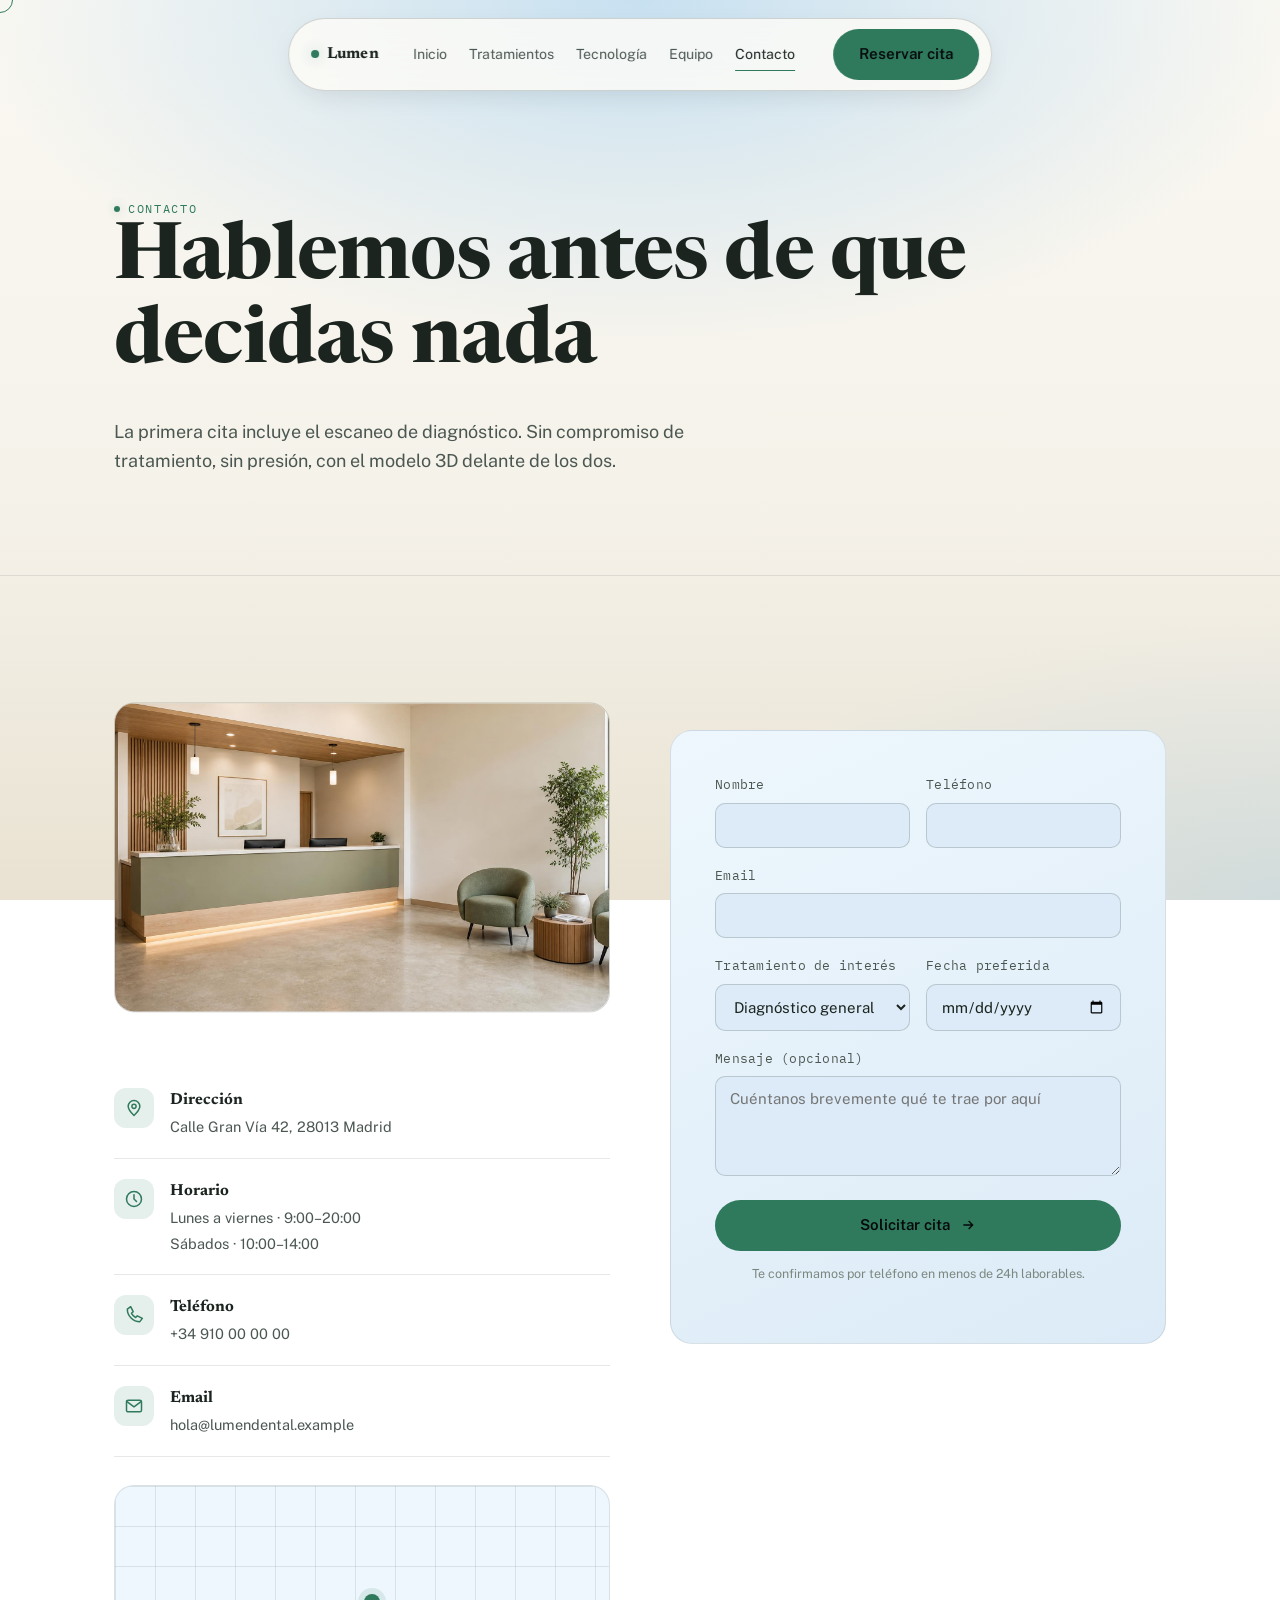
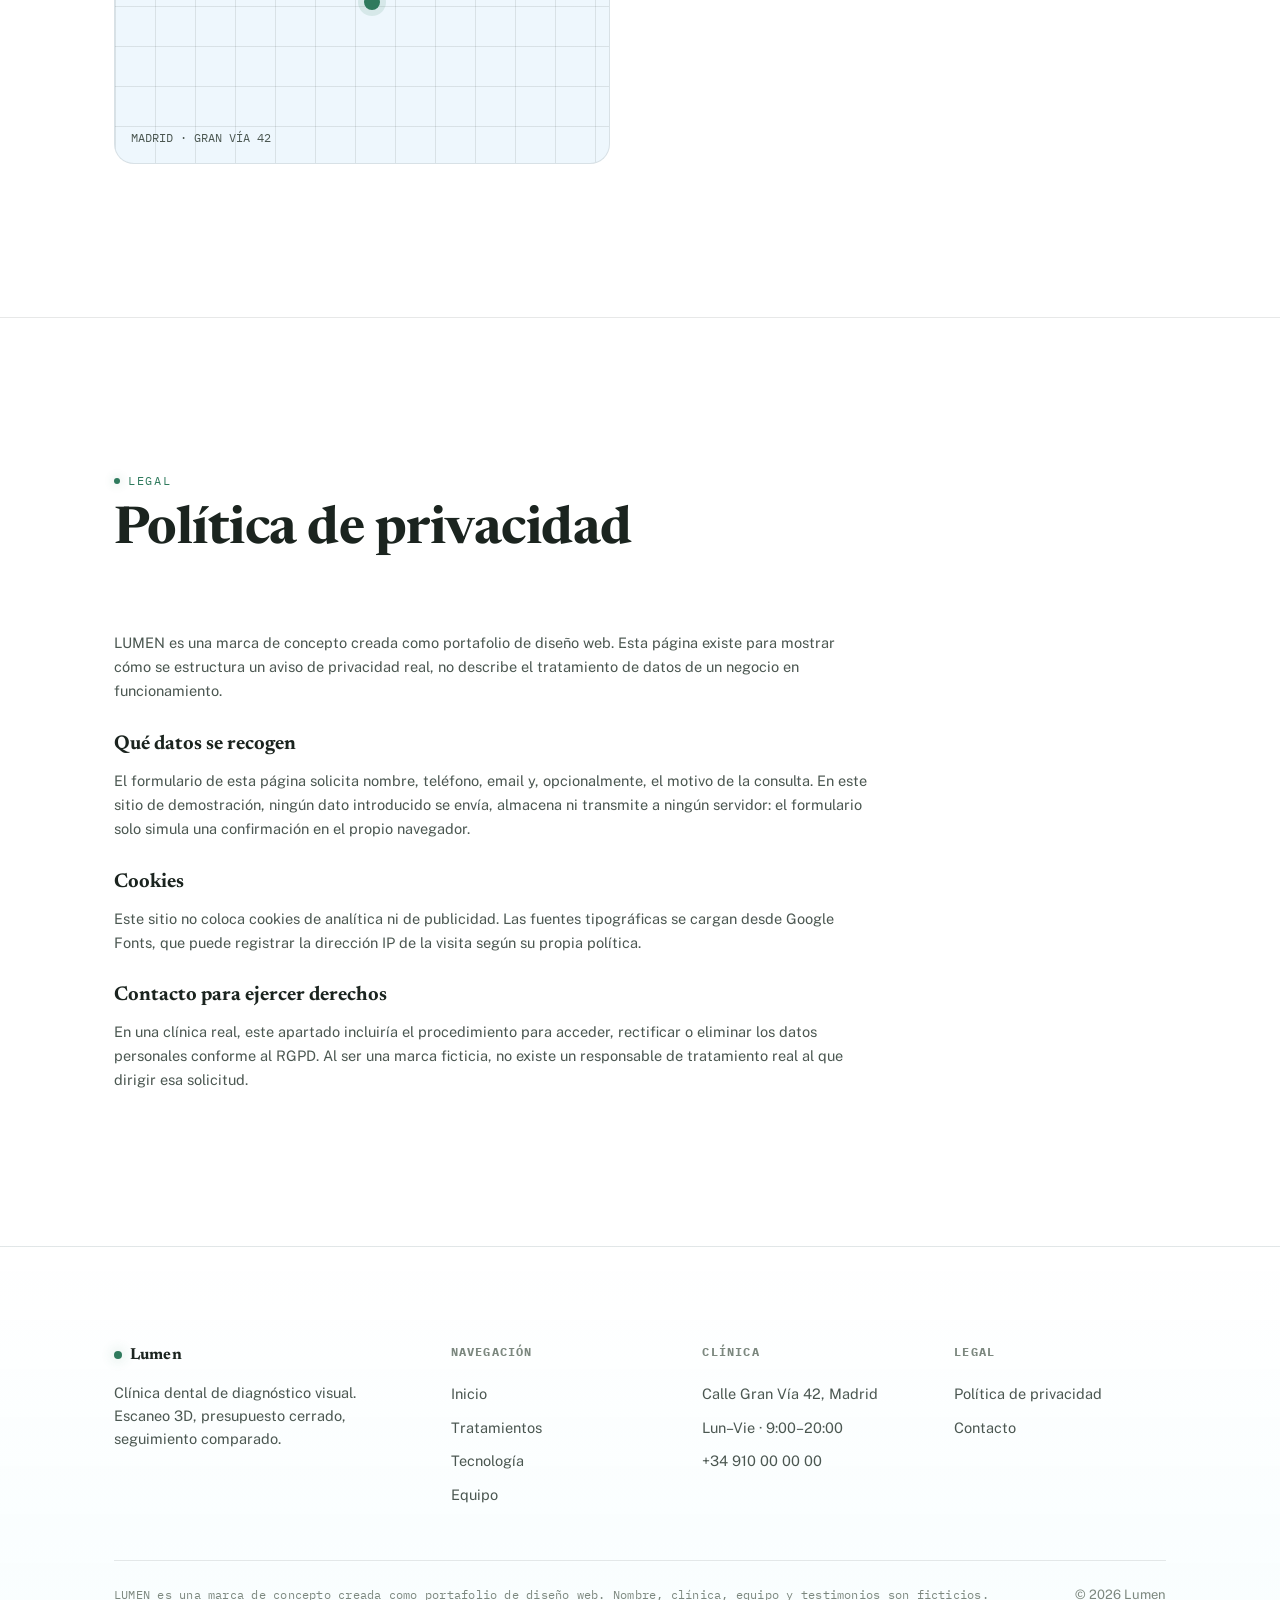
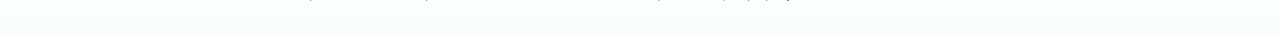
==== commit 64e2f2fc: "Degradado mas notorio y tarjetas con degradado propio El fondo del body suma un segundo radial en la" ====
--- a/contacto.html
+++ b/contacto.html
@@ -23,7 +23,7 @@
   .info-block p, .info-block a { margin-top: 4px; color: var(--text-dim); font-size: 14.5px; display: block; }
   .info-block a:hover { color: var(--accent); }
 
-  .form-card { background: var(--surface); border: 1px solid var(--line); border-radius: 22px; padding: clamp(28px, 4vw, 44px); }
+  .form-card { background: var(--card-grad); border: 1px solid var(--line); border-radius: 22px; padding: clamp(28px, 4vw, 44px); }
   .form-row { display: grid; grid-template-columns: 1fr 1fr; gap: 16px; }
   @media (max-width: 560px) { .form-row { grid-template-columns: 1fr; } }
   .field { margin-bottom: 18px; }
--- a/assets/css/style.css
+++ b/assets/css/style.css
@@ -9,8 +9,9 @@
 
 :root {
   --bg: #f5f2ea;
-  --surface: #ffffff;
-  --surface-2: #ece7db;
+  --bg-2: #faf8f2;
+  --surface: #eef7fd;
+  --surface-2: #dcebf7;
   --line: rgba(27, 36, 31, 0.10);
   --line-strong: rgba(27, 36, 31, 0.18);
   --text: #1b241f;
@@ -21,6 +22,8 @@
   --accent-2: #3d6ea8;
   --accent-2-soft: rgba(61, 110, 168, 0.12);
 
+  --card-grad: linear-gradient(155deg, var(--surface) 0%, var(--surface-2) 100%);
+
   --font-display: "Newsreader", "Spectral", serif;
   --font-body: "Public Sans", "Segoe UI", sans-serif;
   --font-mono: "IBM Plex Mono", monospace;
@@ -39,7 +42,11 @@
 
 body {
   margin: 0;
-  background: var(--bg);
+  background:
+    radial-gradient(ellipse 75% 55% at 50% 0%, rgba(158, 205, 240, 0.55), transparent 70%),
+    radial-gradient(ellipse 65% 45% at 100% 100%, rgba(158, 205, 240, 0.32), transparent 70%),
+    linear-gradient(180deg, var(--bg-2) 0%, var(--bg) 55%, #e9e2d2 100%);
+  background-attachment: fixed;
   color: var(--text);
   font-family: var(--font-body);
   font-size: 16px;
@@ -422,7 +429,7 @@
 
 /* ---------- generic cards ---------- */
 .card {
-  background: var(--surface);
+  background: var(--card-grad);
   border: 1px solid var(--line);
   border-radius: 20px;
   padding: 32px;
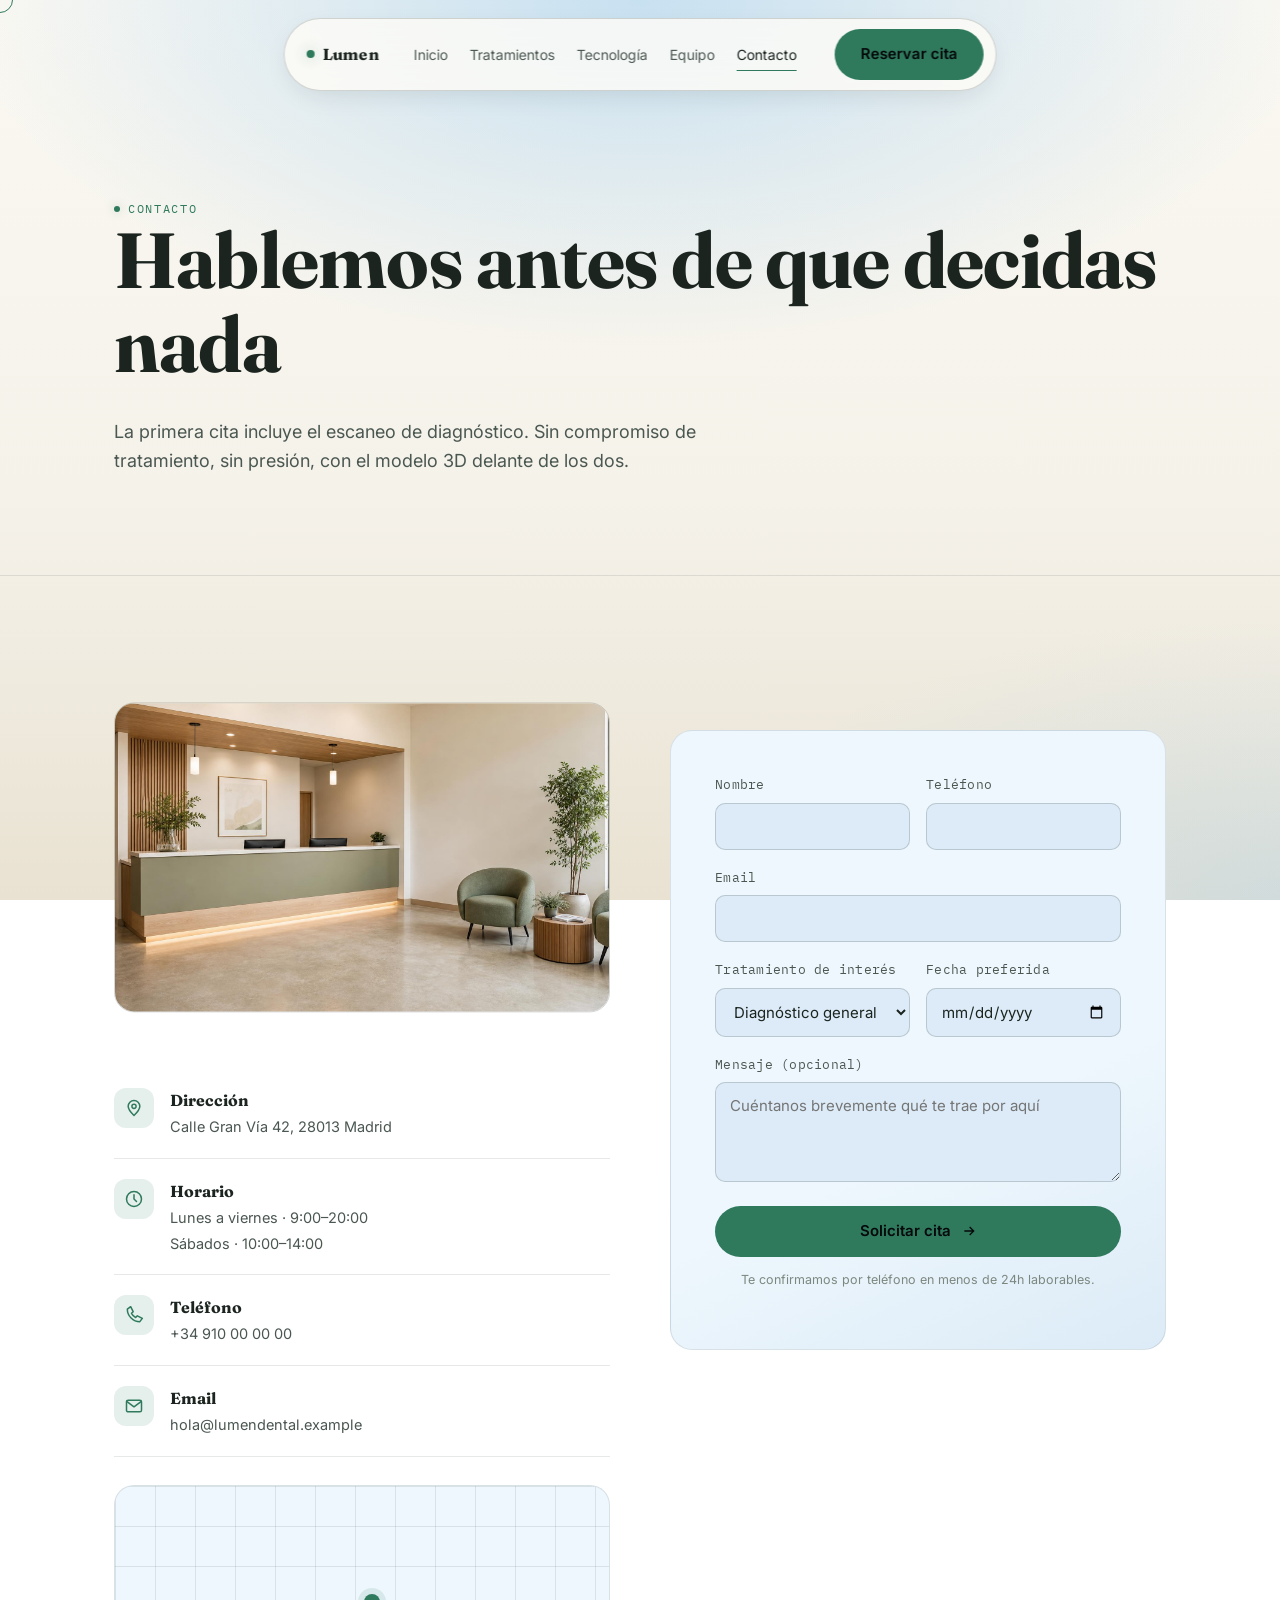
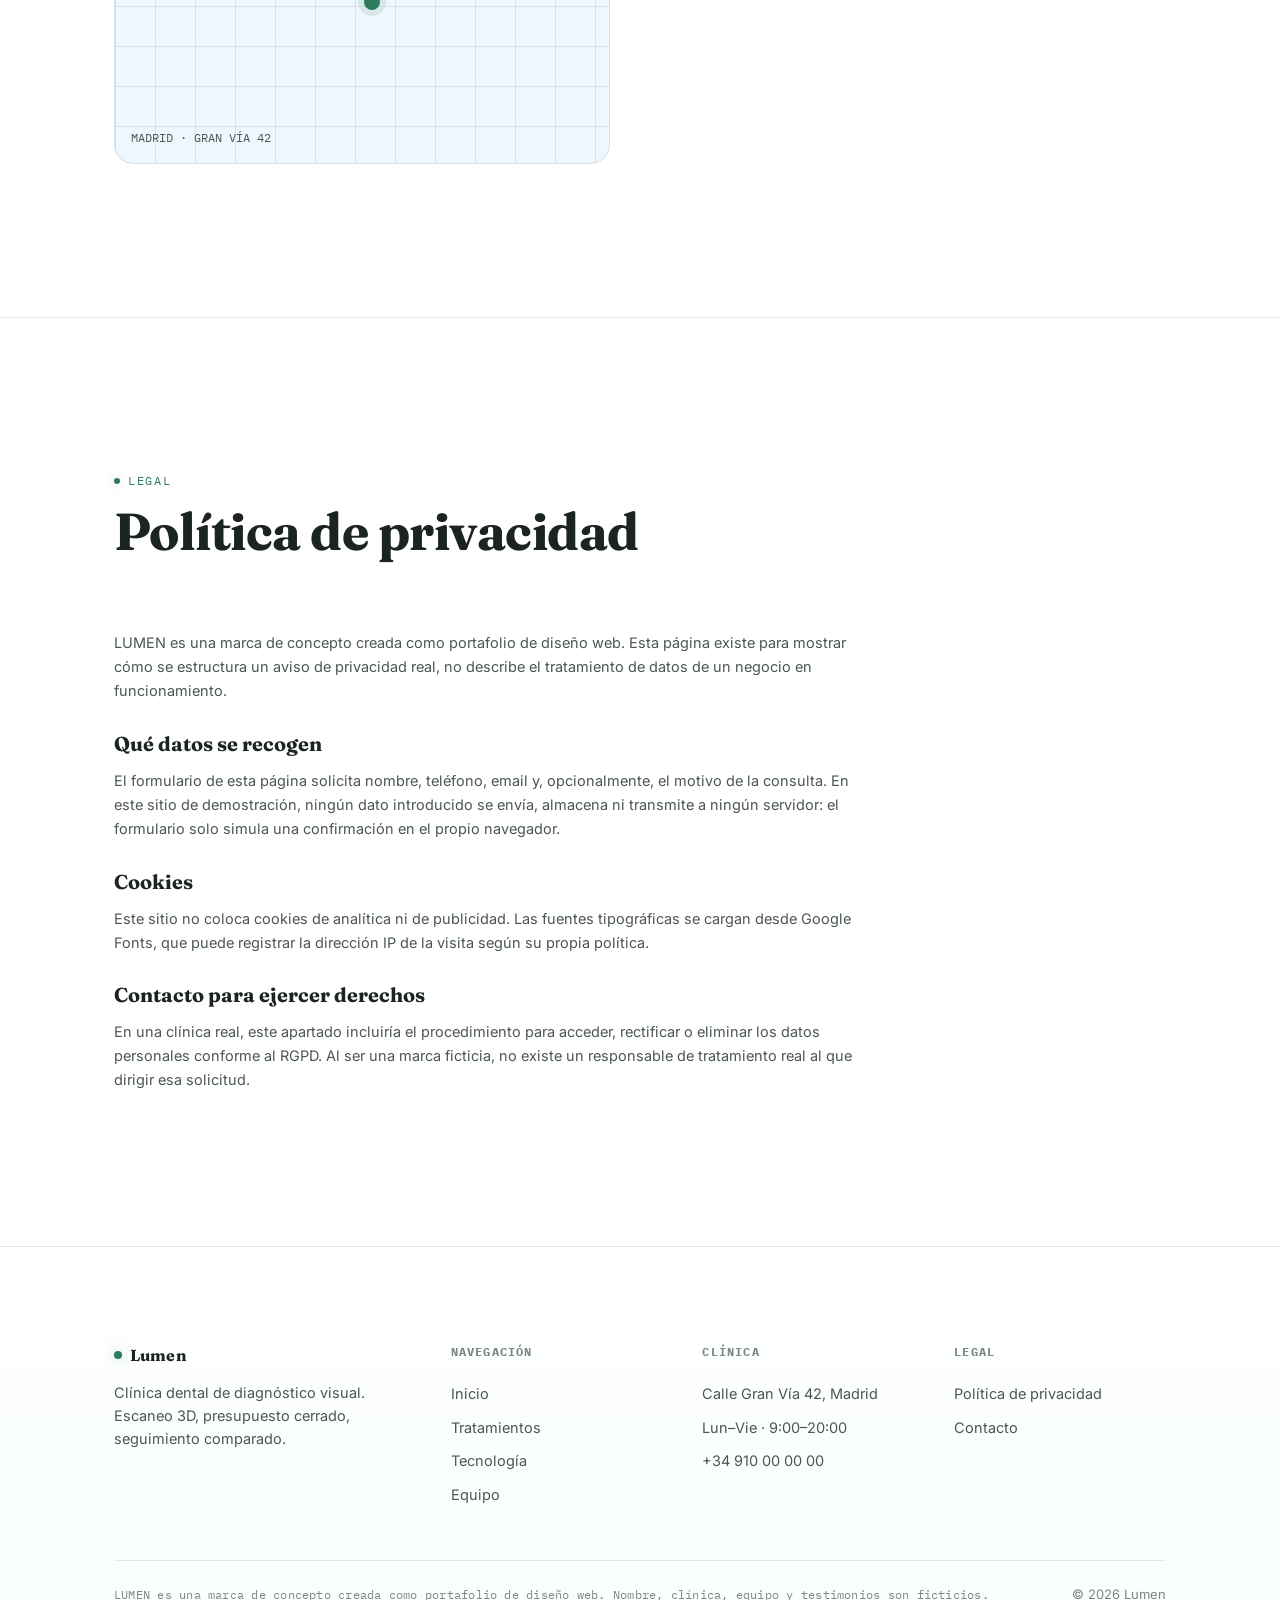
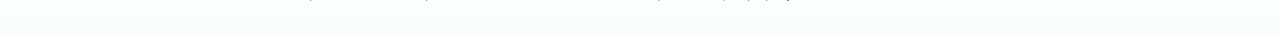
==== commit 4ee4d23f: "Tipografia Fraunces + Inter, tarjetas con mas color claro Investigado en 21st.dev: Fraunces (serif v" ====
--- a/contacto.html
+++ b/contacto.html
@@ -7,7 +7,7 @@
 <link rel="icon" href="data:image/svg+xml,<svg xmlns=%22http://www.w3.org/2000/svg%22 viewBox=%220 0 100 100%22><circle cx=%2250%22 cy=%2250%22 r=%2242%22 fill=%22%2310161a%22/><circle cx=%2250%22 cy=%2250%22 r=%2222%22 fill=%22none%22 stroke=%22%232f9e6e%22 stroke-width=%228%22/></svg>">
 <link rel="preconnect" href="https://fonts.googleapis.com">
 <link rel="preconnect" href="https://fonts.gstatic.com" crossorigin>
-<link href="https://fonts.googleapis.com/css2?family=Newsreader:ital,wght@0,400;0,500;0,600;0,700;1,500&family=Public+Sans:wght@400;500;600;700&family=IBM+Plex+Mono:wght@400;500&display=swap" rel="stylesheet">
+<link href="https://fonts.googleapis.com/css2?family=Fraunces:ital,opsz,wght@0,9..144,500..800;1,9..144,500..800&family=Inter:wght@400;500;600;700&family=IBM+Plex+Mono:wght@400;500&display=swap" rel="stylesheet">
 <link rel="stylesheet" href="assets/css/style.css">
 <style>
   .contact-layout { display: grid; grid-template-columns: 1fr 1fr; gap: 60px; align-items: start; }
--- a/assets/css/style.css
+++ b/assets/css/style.css
@@ -3,8 +3,9 @@
    Marca ficticia (portafolio). Anclaje: Salud/Clínicas médicas,
    "Autoridad establecida" (banco de composiciones), remixado:
    fondo cálido en vez de sage puro (eje temperatura), azul
-   clínico profundizado (eje matiz), Newsreader en vez de
-   Spectral (eje corte tipográfico, mismo rol editorial-serif).
+   clínico profundizado (eje matiz), Fraunces + Inter en vez de
+   Spectral + Public Sans (eje corte tipográfico, mismo rol
+   editorial-serif + sans neutra, referencia 21st.dev/Awwwards).
    ============================================================ */
 
 :root {
@@ -22,10 +23,10 @@
   --accent-2: #3d6ea8;
   --accent-2-soft: rgba(61, 110, 168, 0.12);
 
-  --card-grad: linear-gradient(155deg, var(--surface) 0%, var(--surface-2) 100%);
-
-  --font-display: "Newsreader", "Spectral", serif;
-  --font-body: "Public Sans", "Segoe UI", sans-serif;
+  --card-grad: linear-gradient(155deg, var(--surface) 0%, var(--surface) 62%, var(--surface-2) 100%);
+
+  --font-display: "Fraunces", "Newsreader", serif;
+  --font-body: "Inter", "Segoe UI", sans-serif;
   --font-mono: "IBM Plex Mono", monospace;
 
   --ease-out: cubic-bezier(0.16, 1, 0.3, 1);
@@ -52,6 +53,7 @@
   font-size: 16px;
   line-height: 1.5;
   -webkit-font-smoothing: antialiased;
+  font-optical-sizing: auto;
 }
 
 body.paused *,
